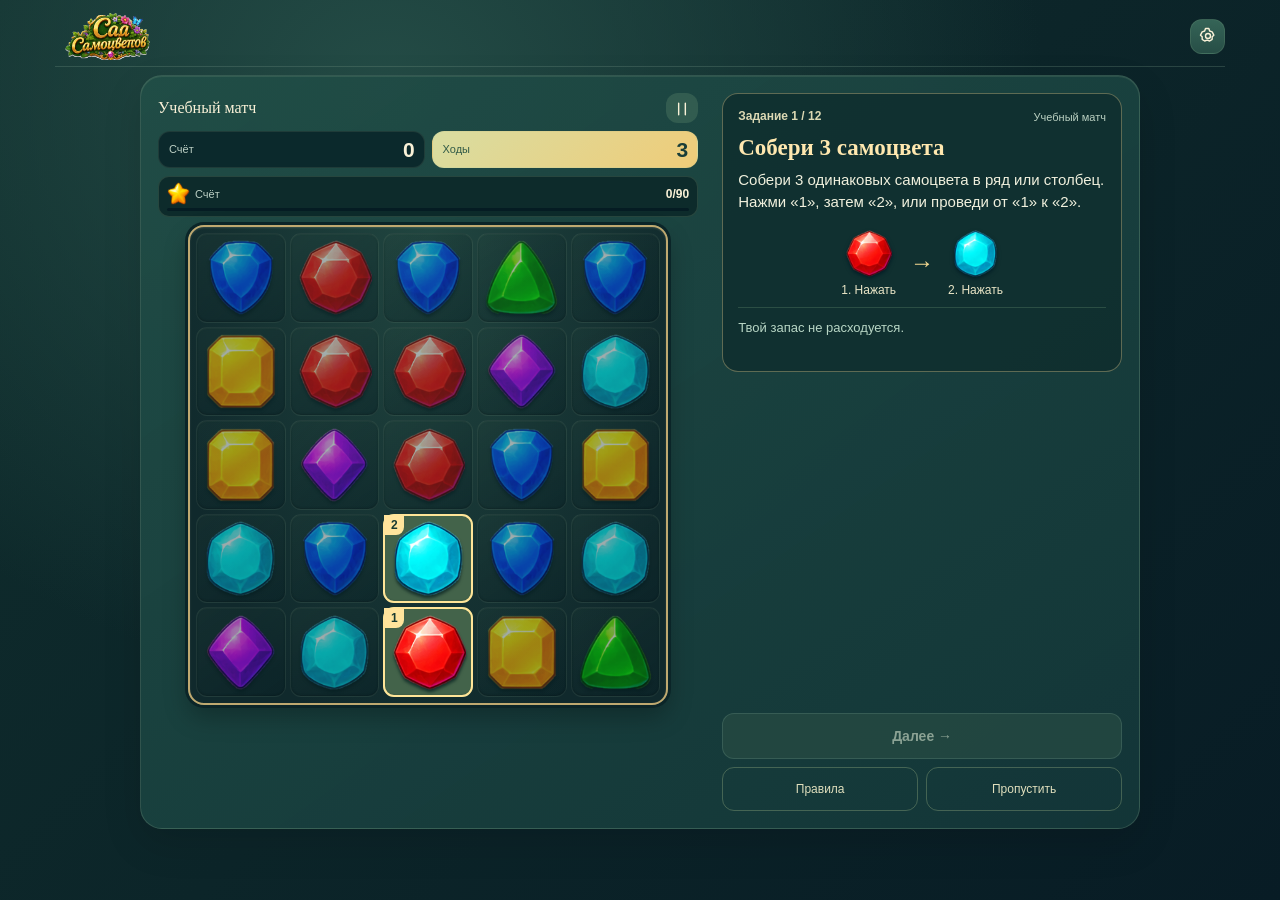
==== index.html @ d5935495 "." ====
<!DOCTYPE html>

<html lang="ru">
<head>
<meta charset="utf-8"/>
<meta content="width=device-width,initial-scale=1,viewport-fit=cover" name="viewport"/>
<title>Сад самоцветов</title>

<link href="assets/css/game.css" rel="stylesheet"/><link href="assets/css/recovery.css" rel="stylesheet"/><link href="assets/css/tutorial.css" rel="stylesheet"/>
<!-- Declarative resource URLs also work when a host rewrites local files. -->
<link rel="resource" data-asset="match3/gems/gem_red.png" href="assets/match3/gems/gem_red.png"/>
<link rel="resource" data-asset="match3/gems/gem_blue.png" href="assets/match3/gems/gem_blue.png"/>
<link rel="resource" data-asset="match3/gems/gem_green.png" href="assets/match3/gems/gem_green.png"/>
<link rel="resource" data-asset="match3/gems/gem_yellow.png" href="assets/match3/gems/gem_yellow.png"/>
<link rel="resource" data-asset="match3/gems/gem_purple.png" href="assets/match3/gems/gem_purple.png"/>
<link rel="resource" data-asset="match3/gems/gem_cyan.png" href="assets/match3/gems/gem_cyan.png"/>
<link rel="resource" data-asset="match3/specials/rocket_horizontal.png" href="assets/match3/specials/rocket_horizontal.png"/>
<link rel="resource" data-asset="match3/specials/rocket_vertical.png" href="assets/match3/specials/rocket_vertical.png"/>
<link rel="resource" data-asset="match3/specials/bomb.png" href="assets/match3/specials/bomb.png"/>
<link rel="resource" data-asset="match3/specials/rainbow.png" href="assets/match3/specials/rainbow.png"/>
<link rel="resource" data-asset="match3/specials/rocket_horizontal_glow.png" href="assets/match3/specials/rocket_horizontal_glow.png"/>
<link rel="resource" data-asset="match3/specials/rocket_vertical_glow.png" href="assets/match3/specials/rocket_vertical_glow.png"/>
<link rel="resource" data-asset="match3/specials/bomb_glow.png" href="assets/match3/specials/bomb_glow.png"/>
<link rel="resource" data-asset="match3/specials/rainbow_glow.png" href="assets/match3/specials/rainbow_glow.png"/>
<link rel="resource" data-asset="match3/obstacles/ice.png" href="assets/match3/obstacles/ice.png"/>
<link rel="resource" data-asset="match3/obstacles/ice_double.png" href="assets/match3/obstacles/ice_double.png"/>
<link rel="resource" data-asset="match3/obstacles/crate.png" href="assets/match3/obstacles/crate.png"/>
<link rel="resource" data-asset="match3/obstacles/crate_reinforced.png" href="assets/match3/obstacles/crate_reinforced.png"/>
<link rel="resource" data-asset="match3/obstacles/chain_lock.png" href="assets/match3/obstacles/chain_lock.png"/>
<link rel="resource" data-asset="match3/obstacles/key.png" href="assets/match3/obstacles/key.png"/>
<link rel="resource" data-asset="match3/obstacles/ice_reinforced_cracked.png" href="assets/match3/obstacles/ice_reinforced_cracked.png"/>
<link rel="resource" data-asset="match3/obstacles/crate_reinforced_damaged.png" href="assets/match3/obstacles/crate_reinforced_damaged.png"/>
<link rel="resource" data-asset="match3/boosters/hammer.png" href="assets/match3/boosters/hammer.png"/>
<link rel="resource" data-asset="match3/boosters/rocket.png" href="assets/match3/boosters/rocket.png"/>
<link rel="resource" data-asset="match3/boosters/bomb.png" href="assets/match3/boosters/bomb.png"/>
<link rel="resource" data-asset="match3/boosters/shuffle.png" href="assets/match3/boosters/shuffle.png"/>
<link rel="resource" data-asset="match3/boosters/plus_5_moves.png" href="assets/match3/boosters/plus_5_moves.png"/>
<link rel="resource" data-asset="match3/currency/coin.png" href="assets/match3/currency/coin.png"/>
<link rel="resource" data-asset="match3/currency/star.png" href="assets/match3/currency/star.png"/>
<link rel="resource" data-asset="match3/currency/improvement_token.png" href="assets/match3/currency/improvement_token.png"/>
<link rel="resource" data-asset="match3/ui/daily_gift.png" href="assets/match3/ui/daily_gift.png"/>
<link rel="resource" data-asset="match3/ui/lock.png" href="assets/match3/ui/lock.png"/>
<link rel="resource" data-asset="match3/ui/check.png" href="assets/match3/ui/check.png"/>
<link rel="resource" data-asset="match3/ui/reward_chest.png" href="assets/match3/ui/reward_chest.png"/>
<link rel="resource" data-asset="match3/ui/star_badge_1.png" href="assets/match3/ui/star_badge_1.png"/>
<link rel="resource" data-asset="match3/ui/star_badge_2.png" href="assets/match3/ui/star_badge_2.png"/>
<link rel="resource" data-asset="match3/ui/star_badge_3.png" href="assets/match3/ui/star_badge_3.png"/>
<link rel="resource" data-asset="match3/ui/star_badge_empty.png" href="assets/match3/ui/star_badge_empty.png"/>
<link rel="resource" data-asset="match3/ui/button_restart.png" href="assets/match3/ui/button_restart.png"/>
<link rel="resource" data-asset="match3/ui/button_shop.png" href="assets/match3/ui/button_shop.png"/>
<link rel="resource" data-asset="match3/ui/badge_locked.png" href="assets/match3/ui/badge_locked.png"/>
<link rel="resource" data-asset="estate/balcony_balustrade.png" href="assets/estate/balcony_balustrade.png"/>
<link rel="resource" data-asset="estate/bench_stone.png" href="assets/estate/bench_stone.png"/>
<link rel="resource" data-asset="estate/bench_white_ornate.png" href="assets/estate/bench_white_ornate.png"/>
<link rel="resource" data-asset="estate/bench_wood_iron.png" href="assets/estate/bench_wood_iron.png"/>
<link rel="resource" data-asset="estate/bird_blue.png" href="assets/estate/bird_blue.png"/>
<link rel="resource" data-asset="estate/bush_flowering.png" href="assets/estate/bush_flowering.png"/>
<link rel="resource" data-asset="estate/bush_round.png" href="assets/estate/bush_round.png"/>
<link rel="resource" data-asset="estate/butterfly_orange.png" href="assets/estate/butterfly_orange.png"/>
<link rel="resource" data-asset="estate/debris_pile.png" href="assets/estate/debris_pile.png"/>
<link rel="resource" data-asset="estate/estate_sign.png" href="assets/estate/estate_sign.png"/>
<link rel="resource" data-asset="estate/fence_black_iron.png" href="assets/estate/fence_black_iron.png"/>
<link rel="resource" data-asset="estate/fence_corner_stone.png" href="assets/estate/fence_corner_stone.png"/>
<link rel="resource" data-asset="estate/fence_stone_balustrade.png" href="assets/estate/fence_stone_balustrade.png"/>
<link rel="resource" data-asset="estate/fence_white_picket.png" href="assets/estate/fence_white_picket.png"/>
<link rel="resource" data-asset="estate/flower_cluster.png" href="assets/estate/flower_cluster.png"/>
<link rel="resource" data-asset="estate/flowerbed_multicolor.png" href="assets/estate/flowerbed_multicolor.png"/>
<link rel="resource" data-asset="estate/flowerbed_purple_white.png" href="assets/estate/flowerbed_purple_white.png"/>
<link rel="resource" data-asset="estate/flowerbed_roses.png" href="assets/estate/flowerbed_roses.png"/>
<link rel="resource" data-asset="estate/fountain_classic.png" href="assets/estate/fountain_classic.png"/>
<link rel="resource" data-asset="estate/fountain_rectangular.png" href="assets/estate/fountain_rectangular.png"/>
<link rel="resource" data-asset="estate/fountain_statue.png" href="assets/estate/fountain_statue.png"/>
<link rel="resource" data-asset="estate/gate_iron.png" href="assets/estate/gate_iron.png"/>
<link rel="resource" data-asset="estate/grass_tuft.png" href="assets/estate/grass_tuft.png"/>
<link rel="resource" data-asset="estate/green_branch.png" href="assets/estate/green_branch.png"/>
<link rel="resource" data-asset="estate/house_blue_classic.png" href="assets/estate/house_blue_classic.png"/>
<link rel="resource" data-asset="estate/house_green_victorian.png" href="assets/estate/house_green_victorian.png"/>
<link rel="resource" data-asset="estate/house_stone_elegant.png" href="assets/estate/house_stone_elegant.png"/>
<link rel="resource" data-asset="estate/ivy_vine.png" href="assets/estate/ivy_vine.png"/>
<link rel="resource" data-asset="estate/lamp_black.png" href="assets/estate/lamp_black.png"/>
<link rel="resource" data-asset="estate/lamp_green_triple.png" href="assets/estate/lamp_green_triple.png"/>
<link rel="resource" data-asset="estate/lamp_stone_gold.png" href="assets/estate/lamp_stone_gold.png"/>
<link rel="resource" data-asset="estate/path_cobblestone.png" href="assets/estate/path_cobblestone.png"/>
<link rel="resource" data-asset="estate/path_red_brick.png" href="assets/estate/path_red_brick.png"/>
<link rel="resource" data-asset="estate/path_stone.png" href="assets/estate/path_stone.png"/>
<link rel="resource" data-asset="estate/pond.png" href="assets/estate/pond.png"/>
<link rel="resource" data-asset="estate/rock_flowers.png" href="assets/estate/rock_flowers.png"/>
<link rel="resource" data-asset="estate/tree_conifer.png" href="assets/estate/tree_conifer.png"/>
<link rel="resource" data-asset="estate/tree_pink_blossom.png" href="assets/estate/tree_pink_blossom.png"/>
<link rel="resource" data-asset="estate/tree_round_green.png" href="assets/estate/tree_round_green.png"/>
<link rel="resource" data-asset="estate/window_arched_blue.png" href="assets/estate/window_arched_blue.png"/>
<link rel="resource" data-asset="estate/window_rect_blue.png" href="assets/estate/window_rect_blue.png"/>
<link rel="resource" data-asset="estate/window_round_blue.png" href="assets/estate/window_round_blue.png"/>
<link rel="resource" data-asset="branding/app_icon_gem.png" href="assets/branding/app_icon_gem.png"/>
<link rel="resource" data-asset="branding/logo_gem_garden_ru.png" href="assets/branding/logo_gem_garden_ru.png"/>
<link rel="resource" data-asset="fx/bomb_blast.png" href="assets/fx/bomb_blast.png"/>
<link rel="resource" data-asset="fx/energy_ring.png" href="assets/fx/energy_ring.png"/>
<link rel="resource" data-asset="fx/rainbow_splash.png" href="assets/fx/rainbow_splash.png"/>
<link rel="resource" data-asset="fx/reward_glow.png" href="assets/fx/reward_glow.png"/>
<link rel="resource" data-asset="ui/backgrounds/level_map.png" href="assets/ui/backgrounds/level_map.png"/>
<link rel="resource" data-asset="ui/banners/defeat_ru.png" href="assets/ui/banners/defeat_ru.png"/>
<link rel="resource" data-asset="ui/banners/level_complete_ru.png" href="assets/ui/banners/level_complete_ru.png"/>
<link rel="resource" data-asset="ui/banners/victory_ru.png" href="assets/ui/banners/victory_ru.png"/>
<link rel="resource" data-asset="estate/world-backdrop.webp" href="assets/estate/world-backdrop.webp"/>
</head>
<body data-build="15.0" class="garden-game" data-view="game">
<div aria-live="polite" class="art-loader" id="artLoader">
<div class="art-loader-card">
<img alt="" class="art-loader-icon" src="assets/branding/app_icon_gem.png"/>
<img alt="Сад самоцветов" class="art-loader-logo" src="assets/branding/logo_gem_garden_ru.png"/>
<div class="art-loader-bar"><span id="artLoaderFill"></span></div>
<small id="artLoaderText">Подготавливаем графику…</small>
</div>
</div>
<main class="app">
<header class="topbar">
<div class="brand"><img alt="Сад самоцветов" class="brand-logo" src="assets/branding/logo_gem_garden_ru.png"/><p>Проходи уровни и возвращай к жизни старую усадьбу.</p></div>

<div class="top-actions">

<div class="token-pill" title="Жетоны благоустройства"><img alt="" class="mini-art" src="assets/match3/currency/improvement_token.png"/> <b data-renovation-tokens="">0</b></div>
<div class="coin-pill" title="Монеты"><img alt="" class="mini-art" src="assets/match3/currency/coin.png"/> <b data-coins="">400</b></div>
<button aria-label="Ежедневная награда" class="gift-top-btn" id="dailyBtn" type="button"><img alt="" class="mini-art" src="assets/match3/ui/daily_gift.png"/> <span>Подарок</span><b aria-hidden="true" id="dailyReadyDot">!</b></button>
<button class="shop-top-btn" id="shopBtn" type="button"><img alt="" class="mini-art" src="assets/match3/ui/button_shop.png"/> Магазин</button>


<button aria-label="Настройки" class="icon-btn" id="settingsBtn" type="button"><svg class="utility-icon" viewBox="0 0 24 24" aria-hidden="true"><path d="m9 3-1 3-3 1-2 4 2 2v3l3 2 3-1 3 1 3-2v-3l2-2-2-4-3-1-1-3Z"/><circle cx="12" cy="12" r="3"/></svg></button></div>
<div aria-label="Разделы игры" class="view-tabs" role="tablist">
<button aria-selected="false" class="view-tab" id="mapTab" role="tab" type="button">Карта</button><button aria-selected="true" class="view-tab active" id="gameTab" role="tab" type="button"><svg class="utility-icon" viewBox="0 0 24 24" aria-hidden="true"><path d="M7 3h10l5 7-10 12L2 10Z M2 10h20 M7 3l5 7 5-7 M12 10v12"/></svg>Игра</button>
<button aria-selected="false" class="view-tab" id="estateTab" role="tab" type="button"><svg class="utility-icon" viewBox="0 0 24 24" aria-hidden="true"><path d="m3 11 9-8 9 8 M5 10v11h14V10 M10 21v-7h4v7"/></svg>Усадьба</button>
<div class="game-actions" id="gameActions"><button aria-label="Подсказка" class="icon-btn" id="hintBtn" title="Подсказка" type="button"><svg class="utility-icon" viewBox="0 0 24 24" aria-hidden="true"><path d="M8 16c0-3-3-4-3-7a7 7 0 0 1 14 0c0 3-3 4-3 7Z M8 19h8 M10 22h4"/><path d="m10 8 2 3 2-3 M12 11v5"/></svg></button><button aria-label="Начать уровень заново" class="icon-btn art-icon-btn" id="restartTop" title="Начать уровень заново" type="button"><img alt="" src="assets/match3/ui/button_restart.png"/></button></div></div></header>
<div class="view active" id="gameView">
<section class="layout">
<div class="game-card">
<section aria-labelledby="tutorialTitle" class="tutorial-panel" hidden="" id="tutorialPanel" tabindex="-1">
<div class="tutorial-kicker"><b id="tutorialCount">Задание 1 / 12</b><span>Учебный матч</span></div>
<h2 class="tutorial-title" id="tutorialTitle"></h2><p class="tutorial-copy" id="tutorialCopy"></p>
<div class="tutorial-action" id="tutorialAction"></div><p aria-live="polite" class="tutorial-feedback" id="tutorialFeedback" role="status"></p>
</section>
<div class="level-heading"><strong id="levelName"></strong><button aria-label="Пауза" id="pauseBtn" type="button"><svg class="utility-icon" viewBox="0 0 24 24" aria-hidden="true"><path d="M8 5v14 M16 5v14"/></svg></button></div>
<div class="hud">
<div class="stat"><small>Уровень</small><strong id="levelNumber">1</strong></div>
<div class="stat"><small>Счёт</small><strong id="score">0</strong></div>
<div class="stat moves"><small>Ходы</small><strong id="moves">0</strong></div>
<div class="stat"><small>Лучший каскад</small><strong id="bestCombo">×1</strong></div>
</div>
<div aria-label="Цели уровня" class="goals-panel" id="goalsPanel"></div>

<div class="board-wrap">
<div aria-label="Игровое поле 8 на 8" class="board" id="board" role="grid"></div>

<div class="overlay show" id="levelOverlay">
<div class="result">
<div class="big" id="resultIcon">🎯</div>
<h2 id="resultTitle">Уровень 1</h2>
<p id="resultText">Выполни цели за ограниченное количество ходов.</p>
<div aria-label="Звёзды за уровень" class="result-stars" hidden="" id="resultStars">☆☆☆</div>
<div class="result-goals" id="resultGoals"></div>
<div class="result-actions">
<button class="primary" id="primaryOverlayBtn" type="button">Начать уровень</button>
<button class="secondary" hidden="" id="secondaryOverlayBtn" type="button">Выбрать уровень</button>
</div>
</div>
</div>
</div>
<div aria-label="Игровые усилители" class="booster-dock">
<div class="booster-head"><b>⚡ Усилители</b><div class="combo" id="comboText" role="status">КАСКАД ×2</div><span class="booster-status" id="boosterStatus">Выбери усилитель при необходимости</span></div>
<div class="booster-grid">
<button class="booster-btn" data-booster="hammer" title="Молоток: убрать выбранный элемент" type="button"><span class="booster-count" data-booster-count="hammer">1</span><span class="booster-icon"><img alt="" src="assets/match3/boosters/hammer.png"/></span><span class="booster-name">Молоток</span></button>
<button class="booster-btn" data-booster="rocket" title="Ракета: очистить выбранный ряд" type="button"><span class="booster-count" data-booster-count="rocket">1</span><span class="booster-icon"><img alt="" src="assets/match3/boosters/rocket.png"/></span><span class="booster-name">Ракета</span></button>
<button class="booster-btn" data-booster="bomb" title="Бомба: очистить область 3×3" type="button"><span class="booster-count" data-booster-count="bomb">1</span><span class="booster-icon"><img alt="" src="assets/match3/boosters/bomb.png"/></span><span class="booster-name">Бомба</span></button>
<button class="booster-btn" data-booster="shuffle" title="Перемешать поле без траты хода" type="button"><span class="booster-count" data-booster-count="shuffle">1</span><span class="booster-icon"><img alt="" src="assets/match3/boosters/shuffle.png"/></span><span class="booster-name">Миксер</span></button>
<button class="booster-btn" data-booster="moves" title="Добавить 5 ходов" type="button"><span class="booster-count" data-booster-count="moves">1</span><span class="booster-icon"><img alt="" src="assets/match3/boosters/plus_5_moves.png"/></span><span class="booster-name">+5 ходов</span></button>
</div>
</div>
<div class="tutorial-footer" hidden="" id="tutorialFooter"><button class="tutorial-next" id="tutorialNext" type="button">Выполни показанное действие</button><button class="tutorial-link" id="tutorialRules" type="button">Правила</button><button class="tutorial-link" id="tutorialSkip" type="button">Пропустить</button></div>
</div>
<aside class="side">
<section class="side-card">
<h2 id="sideLevelTitle">Уровень 1</h2>
<p id="sideLevelText">Выполни все цели до окончания ходов.</p>
<div class="objective-list" id="sideObjectives"></div>
</section>
<section class="side-card">
<h2>Матч-3 и препятствия</h2>
<p>Лёд тает от совпадений и взрывов. Ящики ломаются от ударов рядом или спецэффектов. Цепи блокируют обмен. Ключи нужно опустить к нижнему краю. Бустеры не тратят обычные ходы.</p>
<div class="progress-text" id="unlockText">Открыто: 1 / 100</div>
<div class="stars-summary"><span>★ Всего звёзд</span><strong id="totalStarsSide">0 / 300</strong></div>
<select aria-label="Быстрый выбор уровня" class="level-select" id="levelSelect"></select>
</section>
<section class="side-card economy-card"><div><small>Баланс</small><strong>Монеты: <span data-coins="">400</span></strong></div><div><small>Бустеров</small><strong id="boosterOwnedSide">5</strong></div><button class="secondary open-shop-side" id="shopSideBtn" type="button">Открыть магазин</button></section>
<section class="side-card daily-mini"><div><small>🎁 Ежедневная серия</small><strong id="dailyMiniTitle">День 1 из 7</strong><p id="dailyMiniText">Забери награду за сегодняшний вход.</p></div><button class="secondary" id="dailySideBtn" type="button">Открыть подарок</button></section>
<section class="side-card"><button class="primary" id="restartBtn" type="button">Начать уровень заново</button><button class="secondary" id="shuffleBtn" type="button">🔀 Использовать перемешивание</button></section>
</aside>
</section>

</div><section aria-label="Карта уровней" class="view" id="mapView"><section aria-label="Карта 100 уровней" class="campaign-card">
<div class="campaign-head">
<div><small>Десять глав одной истории</small><h2>Карта 100 уровней</h2><p>Каждая глава содержит 10 уровней. За победу можно получить до трёх звёзд.</p></div>
<div class="campaign-total"><span>Общий рейтинг</span><strong id="campaignStars">0 / 300 ★</strong><small id="campaignCleared">Пройдено 0 / 100</small></div>
</div>
<div aria-label="Главы кампании" class="chapter-strip" id="chapterStrip" role="tablist"></div>
<div class="chapter-summary"><div><span id="campaignChapterKicker">Глава 1</span><strong id="campaignChapterTitle">Парадный вход</strong></div><div id="campaignChapterStats">0 / 30 ★</div></div>
<div aria-label="Уровни выбранной главы" class="level-map-grid" id="levelMapGrid"></div>
<div class="star-legend"><span>★ Победа</span><span>★★ Осталось достаточно ходов</span><span>★★★ Очень эффективное прохождение</span></div>
</section></section>
<section aria-label="Усадьба" class="view" id="estateView">
<div class="estate-shell">
<div class="estate-head">
<div>
<div class="estate-zone-kicker"><span class="zone-status-chip open" id="estateZoneStatus">Глава 1 открыта</span><span class="zone-range-label" id="estateZoneRange">Уровни 1–10</span></div>
<h2 id="estateZoneTitle">Парадный вход</h2>
<p id="estateZoneDesc">Первое преображение усадьбы: расчисти передний двор, восстанови дорожку, забор, фонтан и фасад дома.</p>
</div>
<div class="estate-progress">
<small><span id="estateProgressLabel">Работы в зоне</span><span id="estateProgressText">0 / 10</span></small>
<strong id="estateStageTitle">Запущенный участок</strong>
<div class="estate-progress-bar"><div class="estate-progress-fill" id="estateProgressFill"></div></div>
</div>
</div>
<div class="estate-world-head">
<div><small>Карта территории</small><h3>10 глав большой усадьбы</h3></div>
<div class="estate-global" id="estateGlobalText">Открыто зон: 1 / 10 · Восстановлено: 0 / 10</div>
</div>
<div aria-label="Главы усадьбы" class="zone-map" id="zoneMap" role="tablist"></div>
<div class="estate-grid">
<div class="estate-scene-card">
<div class="estate-scene" data-zone-theme="entrance" id="estateScene"><div class="scene-badge" id="estateSceneBadge">Глава 1 · Парадный вход</div></div>
<div class="estate-caption">
<span id="estateCaption">🏚 Начинаем с парадного входа и переднего двора</span>
<strong id="estateHint">Пройди уровень и получи первый 🛠</strong>
</div>
</div>
<aside class="estate-task-card">
<div class="estate-zone-kicker">
<span class="zone-status-chip" id="estateTaskChapter">Глава 1 / 10</span>
<div class="zone-nav"><button aria-label="Предыдущая зона" id="zonePrevBtn" type="button">←</button><button aria-label="Следующая зона" id="zoneNextBtn" type="button">→</button></div>
</div>
<h3 id="estateTaskTitle">План восстановления</h3>
<p id="estateTaskText">Работы открываются по очереди. Для крупных объектов выбери один из трёх вариантов. Уже установленный стиль можно менять бесплатно.</p>
<div class="estate-tasks" id="estateTasks"></div>
<div class="estate-bottom"><button class="primary" id="goPlayBtn" type="button">Получить жетоны</button></div>
</aside>
</div>
</div>
</section>
<div class="pause-cover" hidden="" id="pauseCover"><div class="pause-box" role="dialog" aria-modal="true" aria-labelledby="pauseTitle"><h2 id="pauseTitle">Пауза</h2><button class="primary" id="resumeBtn" type="button">Продолжить</button></div></div>
<div aria-hidden="true" class="design-modal" hidden="" id="designModal">
<div aria-labelledby="designTitle" aria-modal="true" class="design-dialog" role="dialog">
<div class="design-head">
<div><small>🎨 Персонализация усадьбы</small><h3 id="designTitle">Выбери дизайн</h3></div>
<button aria-label="Закрыть" class="design-close" id="designClose" type="button">×</button>
</div>
<p class="design-copy" id="designCopy">Выбери один из трёх вариантов. После строительства стиль можно будет менять бесплатно.</p>
<div class="design-options" id="designOptions"></div>
<div class="design-footer">
<span id="designCostText">Стоимость строительства: 1 🛠</span>
<button class="primary design-confirm" id="designConfirm" type="button">Построить</button>
</div>
</div>
</div>
<div aria-hidden="true" class="shop-modal" hidden="" id="shopModal">
<div aria-labelledby="shopTitle" aria-modal="true" class="shop-dialog" role="dialog">
<div class="shop-head"><div><small>Покупки за игровые монеты</small><h3 id="shopTitle">Магазин усилителей</h3></div><button aria-label="Закрыть магазин" class="design-close" id="shopClose" type="button">×</button></div>
<div class="shop-balance"><span>Текущий баланс</span><strong>Монеты: <span id="shopCoins">400</span></strong></div>
<div class="shop-items" id="shopItems"></div>
<div class="shop-foot">Монеты выдаются за победы. Первый проход уровня приносит заметно больше, повторные победы — небольшую награду. Все покупки совершаются только за игровые монеты.</div>
</div>
</div>
<div aria-hidden="true" class="daily-modal" hidden="" id="dailyModal">
<div aria-labelledby="dailyTitle" aria-modal="true" class="daily-dialog" role="dialog">
<div class="daily-head"><div><small>🎁 Серия входов</small><h3 id="dailyTitle">Ежедневная награда</h3></div><button aria-label="Закрыть ежедневную награду" class="design-close" id="dailyClose" type="button">×</button></div>
<p class="daily-copy" id="dailyCopy">Заходи каждый день подряд. Если пропустить день, серия начнётся заново.</p>
<div class="daily-streak"><span>Текущая серия</span><strong id="dailyStreakText">0 дней</strong></div>
<div aria-label="Награды за 7 дней" class="daily-grid" id="dailyGrid"></div>
<div class="daily-footer"><span id="dailyStatusText">Сегодня подарок доступен.</span><button class="primary daily-claim" id="dailyClaimBtn" type="button">Забрать награду</button></div>
</div>
</div>

<div aria-hidden="true" class="settings-modal" hidden="" id="settingsModal"><div aria-labelledby="settingsTitle" aria-modal="true" class="settings-dialog" role="dialog"><div class="design-head"><h3 id="settingsTitle">Настройки</h3><button aria-label="Закрыть" class="design-close" id="settingsClose" type="button">×</button></div><div aria-label="Настройки звука" class="audio-quick">
<button aria-pressed="true" class="audio-toggle" id="musicToggle" title="Музыка включена" type="button"><span aria-hidden="true">🎵</span><b>Музыка</b></button>
<button aria-pressed="true" class="audio-toggle" id="soundToggle" title="Звуки включены" type="button"><span aria-hidden="true">🔊</span><b>Звуки</b></button>
</div><label class="quality-label" for="qualitySelect">Качество эффектов</label><select id="qualitySelect"><option value="auto">Автоматически</option><option value="high">Высокое</option><option value="medium">Среднее</option><option value="low">Меньше эффектов</option></select><div class="settings-actions"><button id="settingsShop" type="button">Магазин</button><button id="settingsDaily" type="button">Ежедневный подарок</button><button id="settingsTutorial" type="button">Пройти обучение</button><button id="settingsRules" type="button">Как играть</button></div><p class="settings-help">«Пройти обучение» — потренироваться на учебном поле. «Как играть» — открыть подробные правила в любое время.</p></div></div><div class="tutorial-help-modal" hidden="" id="tutorialHelp"><div aria-labelledby="tutorialHelpTitle" aria-modal="true" class="tutorial-help-dialog" role="dialog"><div class="tutorial-help-head"><h3 id="tutorialHelpTitle">Как играть</h3><button aria-label="Закрыть правила" id="tutorialHelpClose" type="button">×</button></div><div class="tutorial-help-body" id="tutorialHelpBody"></div></div></div>
</main>
<div aria-live="polite" class="toast" id="toast" role="status"></div>

<script defer="" src="assets/js/platform.js"></script><script defer="" src="assets/js/estate.js"></script><script defer="" src="assets/js/effects.js"></script><script defer="" src="assets/js/tutorial.js"></script><script defer="" src="assets/js/game.js"></script></body>
</html>
---- assets/css/game.css ----
:root{--bg:#0b2125;--panel:#143638;--panel2:#1e4645;--line:#52766a;--ink:#f9f1d7;--muted:#bdd0c5;--gold:#ecd18a;--green:#9ad5ad;color-scheme:dark;font-family:Verdana,Arial,sans-serif;font-size:14px}
*{box-sizing:border-box}body{margin:0;background:radial-gradient(ellipse at 30% 10%,#244c46 0,transparent 52%),linear-gradient(135deg,#102e2d,#081c25);color:var(--ink);min-height:100vh;min-height:100dvh;overflow-x:hidden}button,input,select{font:inherit}button{cursor:pointer;color:inherit;border:1px solid #648c714d;background:linear-gradient(#356457,#274e46);border-radius:12px;min-height:42px;touch-action:manipulation}button:disabled{cursor:default;opacity:.48}button:hover:not(:disabled){filter:brightness(1.12)}button:active:not(:disabled){transform:scale(.97)}button:focus-visible,select:focus-visible{outline:3px solid #f4df97;outline-offset:3px}img{max-width:100%;user-select:none;-webkit-user-drag:none}button img{pointer-events:none}h1,h2,h3,p{margin:0}h2,h3{font-family:Georgia,serif}h2{font-size:28px}h3{font-size:22px}p{line-height:1.55}small{font-size:11px}b,strong{font-weight:700}[hidden]{display:none!important}.app{max-width:1190px;margin:auto;padding:12px 24px 22px}.topbar{display:grid;grid-template-columns:170px 1fr;align-items:center;gap:8px 20px;border-bottom:1px solid #7295834a;margin-bottom:14px;padding-bottom:12px}.brand-logo{width:150px;height:81px;object-fit:contain;display:block}.brand p{display:none}.top-actions{display:flex;justify-content:flex-end;gap:8px;align-items:center;flex-wrap:wrap}.view-tabs{grid-column:1/-1;display:flex;align-items:center;gap:8px}.view-tab{background:transparent;border-color:transparent;min-width:104px;padding:8px 18px;font-weight:bold;color:var(--muted)}.view-tab.active{color:var(--gold);border-color:#95c49b66;background:linear-gradient(#46755f,#30564e)}.view-tab img{width:23px;height:23px;object-fit:contain;vertical-align:middle;margin-right:5px}.mini-art{width:25px;height:25px;object-fit:contain;vertical-align:middle}.token-pill,.coin-pill{display:flex;align-items:center;gap:5px;padding:6px 11px;border:1px solid #6688754f;background:#071c25a8;border-radius:30px;min-height:40px}.gift-top-btn,.shop-top-btn{padding:6px 12px;display:flex;align-items:center;gap:5px}.gift-top-btn{position:relative}#dailyReadyDot{position:absolute;right:0;top:-4px;background:var(--gold);color:#25402d;border-radius:50%;font-size:10px;width:15px;height:15px;display:none}#dailyBtn.ready #dailyReadyDot{display:grid;place-items:center}.game-actions{display:flex;gap:6px;margin-left:auto}.icon-btn{height:40px;min-height:40px;width:40px;padding:6px;display:grid;place-items:center;font-size:20px}.icon-btn img{width:100%;height:100%;object-fit:contain}.view{display:none}.view.active{display:block}.layout{display:grid;grid-template-columns:minmax(0,1fr) 310px;gap:22px;align-items:start}.game-card,.side-card,.campaign-card,.estate-shell{background:linear-gradient(145deg,#214e47e8,#133638fa);border:1px solid #87a88b40;box-shadow:inset 0 1px #daeab01a,0 15px 38px #0002;border-radius:22px}.game-card{position:relative;padding:16px;display:flex;flex-direction:column;align-items:stretch;gap:9px;overflow:visible}.level-heading{display:flex;align-items:center;justify-content:space-between;min-height:28px}.level-heading strong{font:19px Georgia,serif}.level-heading button{min-height:30px;width:32px;padding:0;font-size:19px;border:0;background:#97bf9130}.hud{display:grid;grid-template-columns:repeat(4,minmax(0,1fr));gap:7px}.stat{display:flex;align-items:center;justify-content:space-between;gap:5px;background:#0b292c;border:1px solid #9bb59122;padding:9px 10px;border-radius:12px;min-width:0}.stat small{color:var(--muted);font-size:10px;line-height:1.3}.stat strong{font-size:24px;line-height:1;letter-spacing:-1px}.stat.moves{background:linear-gradient(135deg,#d9dda1,#efcc79);color:#1a3e38}.stat.moves small{color:#315a47}.stat.low-moves{background:linear-gradient(135deg,#f2c689,#ef9c76)}.goals-panel{display:grid;grid-template-columns:repeat(auto-fit,minmax(125px,1fr));gap:6px}.goal-chip{padding:6px 9px;border:1px solid #74987a40;background:#0d2b2b;border-radius:11px;min-width:0}.goal-chip.done{border-color:#acd78999;background:#36583b}.goal-top{display:flex;align-items:center;justify-content:space-between;gap:5px;font-size:10px}.goal-label-wrap{display:flex;align-items:center;gap:5px;min-width:0;color:var(--muted)}.goal-art-icon{width:26px;height:26px;object-fit:contain}.goal-value{font-size:12px;font-weight:bold;white-space:nowrap}.goal-bar{height:3px;background:#051c23;border-radius:3px;overflow:hidden;margin-top:3px}.goal-fill{height:100%;background:linear-gradient(90deg,#83bc7c,#ead286);transition:width .22s}.board-wrap{position:relative;align-self:center;flex-shrink:0;max-width:100%;aspect-ratio:1;isolation:isolate}.board{position:relative;display:grid;grid-template-columns:repeat(8,minmax(0,1fr));grid-template-rows:repeat(8,minmax(0,1fr));gap:3px;width:100%;height:100%;padding:6px;border:2px solid #d1bd75;border-radius:16px;background:linear-gradient(135deg,#51705a,#243f38);box-shadow:0 0 0 3px #0c282c,inset 0 0 18px #0008,0 12px 20px #0004;touch-action:none;user-select:none}.board.busy{pointer-events:none}.cell{position:relative;min-height:0;min-width:0;padding:0;border:1px solid #75976830;border-radius:9px;background:linear-gradient(140deg,#174c40,#103633);box-shadow:inset 1px 1px 3px #0004;overflow:visible;touch-action:none}.cell:hover{filter:none!important}.cell:active{transform:none!important}.cell:focus-visible{outline:2px solid var(--gold);outline-offset:-2px;z-index:4}.cell.selected{box-shadow:inset 0 0 0 2px #f9e397,0 0 15px #efcf8860;background:#3a6750;z-index:5}.cell.selected .gem{scale:1.06}.cell.hint{outline:2px dashed #f3dc93;outline-offset:-3px}.cell.hole{background:#061b1e;box-shadow:inset 0 3px 9px #0009;opacity:.72;border-color:#072025;cursor:default}.gem,.drop-item,.obstacle{position:absolute;inset:4%;background-repeat:no-repeat;background-position:center;background-size:contain;pointer-events:none}.gem{z-index:2;background-image:var(--asset-normal);filter:drop-shadow(0 3px 2px #0015138c);transform-origin:50% 75%}.gem.special{inset:1%;filter:drop-shadow(0 0 4px #ffe49c80)}.gem.special:after{content:'';position:absolute;inset:0;background:var(--asset-glow) center/contain no-repeat;opacity:0;animation:specialShine 4s ease-in-out infinite}.ice-layer{inset:0;z-index:3;opacity:.78}.crate-layer{inset:0;z-index:4}.chain-layer{inset:0;z-index:4}.drop-item{z-index:2;inset:12%}.combo{position:absolute;left:15%;right:15%;top:43%;z-index:35;pointer-events:none;text-align:center;padding:9px 12px;border-radius:20px;background:#0e352eee;color:#fae6a5;font-weight:bold;font-size:17px;border:1px solid var(--gold);box-shadow:0 6px 18px #0005;opacity:0;transform:translateY(10px) scale(.8);transition:opacity .12s,transform .2s}.combo.show{opacity:1;transform:translateY(0) scale(1)}.garden-fx{position:absolute;z-index:25;pointer-events:none;background-position:center;background-size:contain;background-repeat:no-repeat;transform:translate(-50%,-50%)}.shard{border-radius:1px;box-shadow:inset 1px 1px #fff8}.spark{border-radius:50%;box-shadow:0 0 7px currentColor}.rocket-beam{background:linear-gradient(180deg,transparent,#fff7c7,#92dfdf,transparent);box-shadow:0 0 9px #ffeab9}.rocket-beam.v{background:linear-gradient(90deg,transparent,#fff7c7,#92dfdf,transparent)}.booster-dock{margin-top:2px}.booster-head{display:flex;justify-content:space-between;gap:8px;margin-bottom:5px;font-size:10px;color:var(--muted)}.booster-status{font-size:9px;max-width:70%;text-align:right}.booster-status.active{color:#ffe191}.booster-grid{display:grid;grid-template-columns:repeat(5,minmax(0,1fr));gap:7px}.booster-btn{position:relative;display:flex;flex-direction:column;align-items:center;justify-content:center;padding:5px 2px;border-radius:12px;background:linear-gradient(#4d7868,#244e43);min-height:61px}.booster-btn.active{outline:2px solid var(--gold);box-shadow:0 0 15px #eed48b55}.booster-btn.empty{opacity:.65}.booster-icon{width:40px;height:34px;display:block}.booster-icon img{width:100%;height:100%;object-fit:contain}.booster-name{font-size:9px;white-space:nowrap}.booster-count{position:absolute;right:4px;top:2px;background:#244738;border:1px solid #9dba8d77;border-radius:9px;padding:1px 4px;font-size:9px;color:#e8e4be}.overlay{position:absolute;inset:0;display:none;align-items:center;justify-content:center;z-index:45;border-radius:16px;background:#062328e8;backdrop-filter:blur(6px);padding:16px;overflow-y:auto}.overlay.show{display:flex}.result{width:min(100%,440px);text-align:center}.result h2{font-size:26px;margin:4px 0 9px}.result p{color:var(--muted);font-size:12px;line-height:1.5}.art-result-banner{height:70px;background-position:center;background-size:contain;background-repeat:no-repeat;margin:auto}.result-stars{font-size:34px;color:var(--gold);letter-spacing:8px;margin:8px 0;animation:revealStars .45s ease-out}.result-goals{display:grid;gap:5px;margin:12px 0}.result-goal{display:flex;align-items:center;justify-content:space-between;gap:10px;background:#224b4299;border-radius:8px;padding:6px 8px;font-size:11px;text-align:left}.result-goal-left{display:flex;align-items:center;gap:6px}.result-goal-art{height:27px;width:27px;object-fit:contain}.result-actions{display:flex;flex-wrap:wrap;justify-content:center;gap:7px;margin-top:12px}.primary,.secondary{padding:11px 17px;min-height:43px;line-height:1.3;font-weight:bold;font-size:12px}.primary{background:linear-gradient(#ffe5a2,#ddba68);border-color:#e5ca7d;color:#193d32;box-shadow:inset 0 1px #fff7}.secondary{background:#143c36;border-color:#71947688}.side{display:grid;gap:12px}.side-card{padding:15px;border-radius:15px}.side h2{font-size:19px;margin-bottom:9px}.side p{font-size:11px;color:var(--muted)}.objective-list{display:grid;gap:8px;margin-top:14px}.objective-row{display:flex;align-items:center;gap:8px;font-size:12px}.objective-art-icon{width:31px;height:31px;object-fit:contain}.objective-icon{display:inline-flex}.progress-text{font-size:11px;margin:12px 0}.stars-summary{display:flex;justify-content:space-between;font-size:11px;margin:10px 0}.level-select{width:100%;padding:10px 8px;background:#0b2728;border:1px solid var(--line);border-radius:9px;color:var(--ink);font-size:11px}.economy-card,.daily-mini{display:none}.side-card:last-child{display:flex;flex-direction:column;gap:8px}.campaign-card{padding:26px;background:linear-gradient(#173c35f2,#123a33ef),url('../../assets/ui/backgrounds/level_map.png') center/cover}.campaign-head{display:flex;justify-content:space-between;align-items:center;gap:20px}.campaign-head small{color:var(--gold);letter-spacing:1px}.campaign-head h2{margin:6px 0;font-size:32px}.campaign-head p{font-size:12px;color:var(--muted)}.campaign-total{text-align:right;display:grid;gap:5px;font-size:11px}.campaign-total strong{font-size:20px;color:var(--gold)}.chapter-strip{display:grid;grid-template-columns:repeat(10,minmax(0,1fr));gap:8px;margin:24px 0}.chapter-btn{padding:8px 3px;display:flex;flex-direction:column;align-items:center;gap:5px;font-size:13px}.chapter-btn.active{border-color:var(--gold);background:#62784b}.chapter-btn .ci{font-size:22px}.chapter-btn small{font-size:9px}.chapter-summary{display:flex;justify-content:space-between;align-items:flex-end;margin:20px 0;border-bottom:1px solid #92ad7b44;padding-bottom:13px}.chapter-summary span{display:block;font-size:10px;color:var(--gold);margin-bottom:6px}.chapter-summary strong{font:25px Georgia,serif}#campaignChapterStats{font-size:11px;color:var(--muted)}.level-map-grid{display:grid;grid-template-columns:repeat(5,minmax(0,1fr));gap:18px;max-width:750px;margin:25px auto}.level-node{min-height:94px;border-radius:26px;position:relative;display:flex;align-items:center;justify-content:center;flex-direction:column;background:radial-gradient(ellipse at top,#497954,#1b493c);border-color:#90b57677;box-shadow:0 7px 0 #0a3028,0 13px 14px #0003}.level-node .ln{font:700 29px Georgia,serif}.level-node .ls,.lockmark{display:block;width:54px;height:28px;background:center/contain no-repeat;font-size:0}.level-node.current{border:2px solid var(--gold);box-shadow:0 7px 0 #846e32,0 0 28px #e8c76625}.level-node.master{background:radial-gradient(ellipse at top,#887139,#425831)}.level-node.hard{border-color:#dfb974}.star-legend{display:flex;justify-content:center;flex-wrap:wrap;gap:18px;color:var(--muted);font-size:10px;padding:20px 0}.estate-shell{padding:24px}.estate-head{display:flex;justify-content:space-between;gap:26px}.estate-head h2{font-size:32px;margin:10px 0}.estate-head p{font-size:12px;color:var(--muted);max-width:650px}.estate-zone-kicker{display:flex;gap:10px;align-items:center;justify-content:space-between}.zone-status-chip{font-size:10px;border:1px solid #8ca16b50;border-radius:15px;padding:5px 9px;color:var(--gold)}.zone-range-label{font-size:10px;color:var(--muted);margin-right:auto}.estate-progress{width:215px;flex-shrink:0}.estate-progress small{display:flex;justify-content:space-between;color:var(--muted);margin-bottom:9px}.estate-progress>strong{font:18px Georgia,serif}.estate-progress-bar{height:5px;background:#173028;border-radius:8px;margin-top:12px}.estate-progress-fill{height:100%;border-radius:8px;background:linear-gradient(90deg,#8fb57c,#ebcf8b);transition:width .5s}.estate-world-head{display:flex;justify-content:flex-end;margin:10px 0}.estate-world-head>div:first-child{display:none}.estate-global{font-size:10px;color:var(--muted)}.zone-map{display:flex;gap:10px;overflow:auto;padding:4px 0 16px;scrollbar-width:thin;scrollbar-color:#587d62 #183c37}.zone-card{flex:0 0 143px;display:grid;grid-template-columns:28px 1fr;gap:8px;text-align:left;padding:11px 9px;border-radius:14px;background:#0d2f31;min-height:87px}.zone-card.active{background:#4f704e;border-color:var(--gold)}.zone-icon{height:26px;font-size:22px;background:center/contain no-repeat}.zone-icon.complete{background-image:url('../../assets/match3/ui/check.png')}.zone-icon.locked{background-image:url('../../assets/match3/ui/lock.png')}.zone-copy b{font-size:10px;display:block}.zone-copy small{font-size:8px;color:var(--muted)}.zone-state{grid-column:1/-1;display:flex;justify-content:space-between;gap:3px;font-size:8px;color:var(--muted)}.estate-grid{display:grid;grid-template-columns:minmax(0,1.7fr) minmax(240px,1fr);gap:20px;margin-top:13px}.estate-scene{position:relative;aspect-ratio:1.24;border-radius:20px;border:2px solid #c1cb7f;overflow:hidden;isolation:isolate;background:#91b9a7}.scene-back-tree{position:absolute;transform:translate(-50%,-100%);opacity:.52;filter:saturate(.6) blur(.3px);z-index:2}.scene-badge{position:absolute;top:12px;left:12px;z-index:45;padding:6px 10px;border-radius:16px;background:#133a36c9;color:#faf3d7;font-size:10px}.zone-lock{position:absolute;inset:0;display:flex;flex-direction:column;align-items:center;justify-content:center;gap:16px;background:#0b2b34b5;backdrop-filter:blur(5px);z-index:40;text-align:center}.zone-lock img{width:65px}.zone-lock p{font-size:14px}.estate-caption{display:flex;justify-content:space-between;gap:12px;padding:12px 3px;font-size:10px;color:var(--muted)}.estate-caption strong{color:var(--gold);text-align:right}.estate-task-card{border:1px solid #89ae8b40;background:#103331;padding:17px;border-radius:20px;display:flex;flex-direction:column;min-height:0}.estate-task-card h3{font-size:22px;margin:14px 0 8px}.estate-task-card>p{font-size:11px;color:var(--muted)}.zone-nav{display:flex;gap:5px}.zone-nav button{min-height:31px;width:31px;font-size:16px}.estate-tasks{display:grid;gap:9px;overflow:auto;max-height:400px;margin:16px 0;scrollbar-width:thin;scrollbar-color:#658773 #163832;padding-right:2px}.estate-task{display:grid;grid-template-columns:38px minmax(0,1fr) auto;gap:9px;align-items:center;padding:10px 9px;border:1px solid #6d907044;background:#173e38;border-radius:13px;min-height:65px}.estate-task.available{border-color:#d9bd7b88;background:#285444}.estate-task.locked{opacity:.57}.task-image{width:38px;height:40px;object-fit:contain}.task-copy b{font-size:11px;line-height:1.35;display:block}.task-copy small{font-size:9px;line-height:1.4;color:var(--muted);display:block;margin-top:3px}.task-action{min-width:50px;padding:8px;font-size:10px;min-height:40px}.estate-bottom{margin-top:auto}.estate-bottom button{width:100%}.locked-copy{padding:20px 0}.design-modal,.shop-modal,.daily-modal,.settings-modal{position:fixed;inset:0;z-index:100;display:grid;place-items:center;padding:18px;background:#02141ddb;backdrop-filter:blur(8px)}.design-dialog,.shop-dialog,.daily-dialog,.settings-dialog{width:min(780px,100%);max-height:calc(100dvh - 36px);overflow:auto;background:linear-gradient(145deg,#325b49,#153b38);border:1px solid #b8c98980;border-radius:24px;padding:24px;box-shadow:0 26px 90px #0007;scrollbar-width:thin}.design-head,.shop-head,.daily-head{display:flex;justify-content:space-between;gap:12px;align-items:center}.design-head small,.shop-head small,.daily-head small{color:var(--gold);font-size:10px}.design-close{width:40px;min-height:40px;flex-shrink:0;font-size:25px;line-height:1;background:#122f2c99}.design-copy,.daily-copy{font-size:12px;color:var(--muted);margin:12px 0 18px}.design-options{display:grid;grid-template-columns:repeat(3,minmax(0,1fr));gap:12px}.design-option{padding:10px;text-align:left;background:#13392f}.design-option.selected{border-color:var(--gold);background:#416140;box-shadow:0 0 18px #e5cb7822}.design-preview{height:150px;background-position:center;background-size:contain;background-repeat:no-repeat;position:relative;margin-bottom:10px}.design-check{display:none;position:absolute;right:2px;top:2px;background:var(--gold);color:#254632;padding:4px;border-radius:6px;font-size:9px}.selected .design-check{display:block}.design-option b{display:block;font-size:12px}.design-option small{display:block;font-size:10px;line-height:1.4;color:var(--muted);margin-top:6px}.design-footer,.daily-footer{border-top:1px solid #adbc753d;padding-top:15px;display:flex;gap:13px;justify-content:space-between;align-items:center;margin-top:20px}.design-footer span,.daily-footer span{font-size:11px;color:var(--muted)}.shop-items{display:grid;grid-template-columns:repeat(3,minmax(0,1fr));gap:12px;margin-top:18px}.shop-item{background:#12372f;padding:15px;border:1px solid #96aa6c33;border-radius:15px;display:flex;flex-direction:column}.si-icon{height:62px;text-align:center}.si-icon img{height:100%;object-fit:contain}.shop-item h4{margin:8px 0;font-size:13px}.shop-item p{font-size:10px;color:var(--muted);flex:1}.shop-owned{font-size:10px;margin:10px 0;color:var(--muted)}.shop-buy{padding:9px;font-size:11px}.shop-foot{font-size:10px;color:var(--muted);line-height:1.55;margin-top:17px}.shop-balance{margin-top:12px;font-size:13px;color:var(--gold)}.daily-grid{display:grid;grid-template-columns:repeat(4,minmax(0,1fr));gap:10px;margin-top:14px}.daily-day{position:relative;background:#12392f;border:1px solid #89ad703d;padding:12px;border-radius:14px;text-align:center;display:flex;align-items:center;flex-direction:column;gap:7px}.daily-day.current{border-color:var(--gold);background:#435f3a}.dd-num{font-size:10px;color:var(--gold)}.dd-icon{width:45px;height:45px}.dd-icon img{height:100%;object-fit:contain}.daily-day b{font-size:11px}.daily-day small{font-size:9px;color:var(--muted)}.dd-check{position:absolute;right:7px;top:6px;color:#b9ef9d}.daily-streak{display:flex;justify-content:space-between;font-size:12px;color:var(--muted)}.settings-dialog{max-width:450px}.settings-row{display:flex;align-items:center;justify-content:space-between;gap:15px;margin:17px 0;padding-bottom:13px;border-bottom:1px solid #b6c6862b}.settings-row label{font-size:12px}.settings-row select{background:#0f302b;color:var(--ink);padding:9px;border:1px solid #87a87988;border-radius:8px}.audio-toggle{padding:9px 12px;display:flex;align-items:center;gap:8px;font-size:12px}.audio-toggle.off{opacity:.6}.settings-help{font-size:11px;line-height:1.65;color:var(--muted);margin-top:16px}.pause-cover{position:fixed;inset:0;z-index:80;display:grid;place-items:center;background:#08292be6;backdrop-filter:blur(9px)}.pause-box{display:grid;gap:20px;text-align:center;padding:32px;border:1px solid var(--gold);border-radius:24px;background:#204b40}.toast{position:fixed;bottom:max(18px,env(safe-area-inset-bottom));left:50%;transform:translate(-50%,18px);z-index:160;background:#092930f5;border:1px solid #abbe794d;box-shadow:0 10px 30px #0005;border-radius:14px;padding:12px 18px;max-width:min(90vw,550px);text-align:center;font-size:12px;opacity:0;pointer-events:none;transition:opacity .2s,transform .2s}.toast.show{opacity:1;transform:translate(-50%,0)}.toast.bad{border-color:#d29571}.toast.good{border-color:#b8d494}.art-loader{position:fixed;inset:0;z-index:200;display:grid;place-items:center;background:radial-gradient(ellipse at center,#2e5844,#0a242c);transition:opacity .25s}.art-loader.done{opacity:0;pointer-events:none}.art-loader-card{width:min(330px,84vw);text-align:center}.art-loader-icon{width:80px;height:80px;object-fit:contain}.art-loader-logo{width:240px;display:block;margin:0 auto 20px}.art-loader-bar{height:5px;border-radius:6px;background:#061d22;margin:18px 0}.art-loader-bar span{display:block;height:100%;background:linear-gradient(90deg,#84b380,#f1d17c);transition:width .2s}.art-loader small{color:var(--muted);font-size:11px}.system-paused *,.paused-board *{animation-play-state:paused!important}body[data-quality=low] .gem.special:after{animation:none}body[data-quality=low] .overlay,body[data-quality=low] .settings-modal{backdrop-filter:none}
@keyframes specialShine{0%,65%,100%{opacity:0}75%{opacity:.5}}@keyframes revealStars{from{scale:.4;opacity:0}to{scale:1;opacity:1}}
@media(max-width:900px){.app{padding:10px 14px 18px}.layout{grid-template-columns:1fr 250px;gap:14px}.topbar{grid-template-columns:130px 1fr}.brand-logo{width:130px;height:66px}.estate-shell{padding:18px}.estate-grid{grid-template-columns:1.5fr 1fr;gap:14px}.estate-task-card{padding:13px}.estate-progress{width:180px}.estate-tasks{max-height:310px}.task-image{width:30px}.estate-task{grid-template-columns:30px minmax(0,1fr) auto;padding:8px 6px;gap:5px}}
@media(max-width:700px){.app{padding:7px 10px 15px}.topbar{grid-template-columns:96px 1fr;gap:4px 8px;padding-bottom:8px;margin-bottom:10px}.brand-logo{width:94px;height:51px}.top-actions{gap:5px;flex-wrap:nowrap}.gift-top-btn,.shop-top-btn{display:none}.token-pill,.coin-pill{min-height:33px;padding:4px 7px;gap:3px;font-size:11px}.mini-art{width:20px;height:20px}.icon-btn{width:34px;min-height:34px;height:34px}.view-tabs{gap:4px}.view-tab{min-width:0;padding:7px 10px;font-size:10px;min-height:35px}.view-tab img{width:19px;height:19px;margin-right:3px}.game-actions{gap:4px}.layout{display:block}.side{display:none}.game-card{padding:10px;gap:7px;border-radius:19px}.level-heading{min-height:23px}.level-heading strong{font-size:16px}.level-heading button{min-height:26px;height:26px;width:27px}.hud{gap:5px}.stat{padding:7px 6px;border-radius:9px}.stat small{font-size:8px}.stat strong{font-size:21px}.goals-panel{gap:4px;grid-template-columns:repeat(auto-fit,minmax(110px,1fr))}.goal-chip{padding:4px 6px}.goal-top{font-size:8px}.goal-art-icon{width:22px;height:22px}.goal-value{font-size:10px}.goal-label-wrap{gap:3px}.goal-bar{margin-top:1px;height:2px}.board{gap:2px;padding:4px;border-radius:12px}.cell{border-radius:7px}.booster-head{margin-bottom:4px;font-size:9px}.booster-status{font-size:8px}.booster-grid{gap:5px}.booster-btn{padding:4px 1px;min-height:51px;border-radius:10px}.booster-icon{height:28px;width:33px}.booster-name{font-size:8px}.booster-count{font-size:8px}.combo{font-size:12px;padding:7px}.overlay{padding:10px;border-radius:10px}.result h2{font-size:21px;margin:4px 0 6px}.result p{font-size:10px;line-height:1.45}.art-result-banner{height:47px}.result-goals{gap:4px;margin:9px 0}.result-goal{font-size:9px;padding:4px 6px}.result-goal-art{width:22px;height:22px}.result-actions{gap:5px;margin-top:8px}.result-actions button{font-size:10px;min-height:36px;padding:8px 10px}.result-stars{font-size:26px;margin:5px 0}.campaign-card{padding:18px}.campaign-head{align-items:flex-start;gap:8px}.campaign-head h2{font-size:26px}.campaign-head p{font-size:10px}.campaign-total strong{font-size:14px}.chapter-strip{grid-template-columns:repeat(5,minmax(0,1fr));gap:6px;margin:17px 0}.chapter-btn{padding:5px;gap:3px}.chapter-btn .ci{font-size:17px}.chapter-btn small{font-size:8px}.chapter-summary{align-items:flex-start;gap:10px}.chapter-summary strong{font-size:20px}#campaignChapterStats{font-size:9px;max-width:90px;text-align:right}.level-map-grid{gap:12px;grid-template-columns:repeat(5,minmax(0,1fr))}.level-node{min-height:70px;border-radius:18px}.level-node .ln{font-size:21px}.level-node .ls{width:41px;height:22px}.star-legend{font-size:9px;gap:10px}.estate-shell{padding:14px}.estate-head{display:block}.estate-head h2{font-size:27px}.estate-head p{font-size:11px}.estate-progress{width:auto;margin-top:17px}.estate-progress>strong{font-size:17px}.estate-progress small{margin-bottom:6px}.estate-progress-bar{margin-top:9px}.estate-grid{display:block;margin-top:6px}.estate-scene{aspect-ratio:1.1}.estate-task-card{margin-top:10px;padding:14px}.estate-tasks{max-height:none}.estate-task{padding:10px;grid-template-columns:36px minmax(0,1fr) auto;gap:9px}.task-image{width:36px}.zone-card{flex-basis:133px;padding:9px 8px;min-height:80px}.scene-badge{font-size:8px;top:8px;left:8px}.estate-caption{font-size:9px}.design-dialog,.shop-dialog,.daily-dialog,.settings-dialog{padding:17px;border-radius:20px}.design-options{gap:6px}.design-preview{height:93px}.design-option{padding:7px}.design-option b{font-size:10px}.design-option small{font-size:8px}.design-copy,.daily-copy{font-size:11px}.design-footer,.daily-footer{flex-direction:column;align-items:stretch;gap:10px;margin-top:15px}.shop-items{grid-template-columns:repeat(2,minmax(0,1fr));gap:9px}.shop-item{padding:12px}.daily-grid{gap:7px}.daily-day{padding:10px 5px}.daily-day b{font-size:9px}.daily-day small{font-size:8px}.dd-icon{width:34px;height:34px}.design-head h3,.shop-head h3,.daily-head h3{font-size:22px}.design-head small{font-size:9px}}
@media(max-width:350px){.app{padding:5px 7px 12px}.topbar{grid-template-columns:83px 1fr;margin-bottom:7px;padding-bottom:6px}.brand-logo{width:83px;height:44px}.token-pill,.coin-pill{padding:3px 5px;font-size:10px}.view-tab{padding:6px 7px;font-size:9px}.view-tab img{width:16px;height:16px}.icon-btn{width:31px;height:31px;min-height:31px}.game-card{padding:8px;gap:5px}.stat{padding:6px 4px}.stat strong{font-size:18px}.stat small{font-size:7px}.level-heading strong{font-size:14px}.goal-chip{padding:3px 5px}.goal-art-icon{width:20px;height:20px}.goal-label-wrap{font-size:7px}.booster-status{display:none}.booster-btn{min-height:46px}.booster-icon{height:25px}.booster-name{font-size:7px}.art-result-banner{height:34px}.result p{font-size:9px}.result h2{font-size:18px}.result-goals{margin:6px 0}.result-goal-art{width:18px;height:18px}.result-goal{font-size:8px}.result-actions button{min-height:31px;font-size:9px}.result-stars{font-size:22px}.campaign-head h2{font-size:22px}.campaign-total{display:none}.level-map-grid{grid-template-columns:repeat(5,minmax(0,1fr));gap:8px}.level-node{min-height:61px;border-radius:14px}}
@media(orientation:landscape) and (max-height:520px){body[data-view=game] .app{padding:5px 12px}.topbar{display:flex;gap:12px;padding:0 0 5px;margin:0 0 6px}.brand-logo{width:70px;height:39px}.top-actions{margin-left:auto;order:3}.view-tabs{gap:4px;flex:1}.gift-top-btn,.shop-top-btn{display:none}.view-tab{min-width:0;font-size:9px;min-height:30px;padding:5px 7px}.view-tab img{width:17px;height:17px}.game-actions{margin-left:5px}.layout{display:block}.side{display:none}.game-card{display:grid;grid-template-columns:minmax(180px,1fr) auto;grid-template-rows:auto auto 1fr auto;gap:7px 18px;padding:10px;max-width:790px;margin:auto}.level-heading{grid-column:1;grid-row:1}.hud{grid-column:1;grid-row:2}.goals-panel{grid-column:1;grid-row:3;align-content:start}.booster-dock{grid-column:1;grid-row:4}.board-wrap{grid-column:2;grid-row:1/5}.combo{left:55%;right:2%;top:42%;font-size:12px}.stat{padding:7px}.stat small{font-size:8px}.stat strong{font-size:20px}.booster-head{font-size:9px}.booster-status{display:none}.booster-btn{min-height:52px}.booster-icon{height:27px}.result h2{font-size:19px}.result p{font-size:9px}.art-result-banner{height:34px}.result-goal{font-size:8px;padding:3px 5px}.result-goal-art{width:18px;height:18px}.result-actions button{font-size:9px;min-height:31px;padding:6px 9px}}
@media(prefers-reduced-motion:reduce){*,*:before,*:after{animation:none!important;transition:none!important;scroll-behavior:auto!important}}
/* Compact desktop composition. Gameplay never depends on page scrolling. */
@media(min-width:701px) and (min-height:521px){
 .topbar{grid-template-columns:125px auto 1fr;gap:12px;margin-bottom:12px;padding-bottom:8px}.brand-logo{width:118px;height:66px}.view-tabs{grid-column:2;grid-row:1;gap:4px}.top-actions{grid-column:3;grid-row:1;gap:5px}.view-tab{min-width:0;padding:7px 10px;font-size:11px}.game-actions{gap:3px;margin-left:5px}.icon-btn{width:35px;min-height:35px;height:35px}.gift-top-btn,.shop-top-btn{font-size:11px;padding:5px 8px}.token-pill,.coin-pill{font-size:12px;padding:5px 8px;min-height:35px}
 .game-card{padding:11px;gap:6px}.level-heading{min-height:25px}.level-heading strong{font-size:18px}.hud .stat{padding:7px 9px}.hud .stat strong{font-size:22px}.goal-chip{padding:5px 8px}.goal-art-icon{width:23px;height:23px}.side{max-height:calc(100dvh - 115px);overflow:auto}.side-card.economy-card,.side-card.daily-mini,.side>section:last-child{display:none}.booster-btn{min-height:57px}.booster-dock{margin-top:0}.booster-head{margin-bottom:4px}
}
@media(max-width:700px) and (orientation:portrait){.goals-panel{grid-template-columns:repeat(3,minmax(0,1fr))}.goals-panel:has(.goal-chip:only-child){grid-template-columns:1fr}.goals-panel:has(.goal-chip:nth-child(2):last-child){grid-template-columns:repeat(2,minmax(0,1fr))}.goal-top{gap:3px}.goal-label-wrap{overflow:hidden}.goal-label-wrap span{white-space:nowrap;overflow:hidden;text-overflow:ellipsis}.goal-art-icon{flex-shrink:0}.goal-value{font-size:10px}.goal-label-wrap{font-size:8px}}
@media(min-width:701px) and (max-width:1000px){.layout{grid-template-columns:1fr 245px;gap:14px}.topbar{grid-template-columns:100px 1fr}.brand-logo{width:100px}.top-actions{grid-column:2;grid-row:1}.view-tabs{grid-column:1/-1;grid-row:2;justify-content:center}.gift-top-btn,.shop-top-btn{padding:4px}}
.settings-actions{display:grid;grid-template-columns:1fr 1fr;gap:10px;margin:18px 0}.settings-help{color:var(--muted);font-size:12px;margin-top:14px}.quality-label{display:block;margin:15px 0 8px}.audio-quick{margin:16px 0}.settings-dialog select{width:100%}
.window-lights{--light:#b9ecff;position:absolute;inset:0;background:radial-gradient(ellipse at 22% 44%,var(--light) 0,transparent 6%),radial-gradient(ellipse at 48% 44%,var(--light) 0,transparent 7%),radial-gradient(ellipse at 76% 44%,var(--light) 0,transparent 6%),radial-gradient(ellipse at 23% 64%,var(--light) 0,transparent 5%),radial-gradient(ellipse at 74% 64%,var(--light) 0,transparent 5%);mix-blend-mode:screen;opacity:.6;pointer-events:none}.window-style-2{--light:#ffdc82;opacity:.88}.window-style-3{--light:#b1bdcb;opacity:.22}.level-node.milestone{border:2px solid #f4d78b;background:linear-gradient(145deg,#705a2e,#264d43)}.level-node.challenge{border-color:#d2b174}.level-node.milestone:before{content:'\2605';position:absolute;right:8px;top:5px;font-size:12px;color:#f5db96}
---- assets/css/recovery.css ----
/* Crystal artwork is the primary visual at every quality tier. */
.board{background:radial-gradient(ellipse at 50% 0,#214640,#10292c 80%);border-color:#bfa970;box-shadow:0 0 0 3px #0b2528,inset 0 1px 2px #e7deb52b,0 12px 24px #0004;overflow:hidden}
.cell{border:1px solid #849f8920;background:linear-gradient(145deg,#2c4b422b,#051c225e);box-shadow:inset 0 1px 1px #b9dab00c,inset 0 -1px 2px #0003;border-radius:11px}
.gem{inset:5%;transform-origin:50% 75%;filter:drop-shadow(0 3px 1.8px #00171aac);transition:scale 90ms ease-out,translate 90ms ease-out}
.gem.art-gem{background-image:var(--asset-normal);background-size:contain;background-repeat:no-repeat;background-position:center}
.gem.special{inset:2%;filter:drop-shadow(0 2px 2px #011b22a0)}
.gem.special:after{animation:specialShine 5s ease-in-out infinite;opacity:0}
.cell.selected{background:radial-gradient(ellipse,#698b5444,#24483c);box-shadow:inset 0 0 0 1.5px #f6df9dbb,0 0 12px #e5cf772e;z-index:6}
.cell.selected[data-tap-power="true"]{outline:2px solid #ffe5a0;outline-offset:-3px;background:radial-gradient(ellipse,#ba9d514f,#24483c);box-shadow:inset 0 0 0 1.5px #fff0bacc,0 0 15px #e5cf7750}
.cell.selected .gem{scale:1.055;translate:0 -1.5px;filter:drop-shadow(0 3px 2px #041c1d) drop-shadow(0 0 4px #f4dc9b66)}
.cell.pressed .gem{scale:1.065;translate:0 -1px}
.cell.pressed{background:#4b695855}
.cell.in-motion{z-index:8}
.cell.matching{background:radial-gradient(ellipse,#e6dcb72e,#163b3411)}
.cell.fx-charging{z-index:7;background:radial-gradient(ellipse,#b9a36924,#163b3411)}
.cell.fx-charging .gem:after{animation:none;opacity:.2}
.fx-canvas{position:absolute;inset:0;width:100%;height:100%;z-index:24;pointer-events:none;contain:layout paint}
.cell.hole{background:#06191f;border-color:#021318;opacity:.8}
.cell.hint{outline:2px solid #ffe599;outline-offset:-2px}
.cell.hint .gem{filter:drop-shadow(0 0 3px #ffe299a0)}
.ice-layer{opacity:.68}.crate-layer,.chain-layer{filter:drop-shadow(0 2px 1px #051c2570)}
.garden-fx{z-index:25;contain:layout style;will-change:transform,opacity}
.selection-glint{background:radial-gradient(ellipse,#fffbd7 0 12%,transparent 28%),linear-gradient(transparent 43%,#fff7c4 50%,transparent 57%),linear-gradient(90deg,transparent 43%,#fff7c4 50%,transparent 57%)}
.goal-mote{z-index:33;filter:drop-shadow(0 0 3px #fff1b5)}
.combo{top:37%;left:18%;right:18%;font-size:15px;padding:8px 10px;background:#092c2ae8;border-color:#d4bf7daa;box-shadow:0 5px 15px #0004;backdrop-filter:blur(3px)}
.board[data-cascade="4"]{border-color:#f3d996}
.goal-fill{background:linear-gradient(90deg,#91c894,#f1d38c)}
.art-result-banner{filter:drop-shadow(0 3px 5px #00191e66)}
.result-stars{color:#ffe59a;text-shadow:0 2px #795b25,0 0 13px #e4c37a55}
.result-goal{border:1px solid #adc58c22}
.app{padding-left:max(10px,env(safe-area-inset-left));padding-right:max(10px,env(safe-area-inset-right));padding-bottom:max(12px,env(safe-area-inset-bottom))}
.estate-grid{grid-template-columns:minmax(0,2.25fr) minmax(250px,1fr);gap:18px}
.estate-scene,.estate-preview-scene{position:relative;aspect-ratio:1000/680;overflow:hidden;isolation:isolate;background:#8da160;border-radius:18px}
.estate-scene{border:1px solid #dbce98aa;box-shadow:0 12px 25px #001d253b,inset 0 1px 1px #fff8;min-width:0}
.estate-world{position:absolute;inset:0;overflow:hidden;isolation:isolate;contain:layout style}
.estate-backdrop{position:absolute;inset:0;background:center/100% 100% no-repeat;filter:saturate(calc(.7 + var(--estate-progress,0)*.19)) brightness(calc(.86 + var(--estate-progress,0)*.14));z-index:0}
.estate-ground{position:absolute;inset:0;width:100%;height:100%;z-index:2;pointer-events:none}
.estate-object{position:absolute;transform:translate(-50%,-100%) rotate(var(--object-angle,0deg));transform-origin:50% 100%;padding:0;border:0;background:none;border-radius:0;min-height:0;line-height:0;box-shadow:none}
.estate-object:hover:not(:disabled){filter:none}
.estate-object:active:not(:disabled){transform:translate(-50%,-100%) rotate(var(--object-angle,0deg))}
.estate-object:focus-visible{outline:2px solid #ffe19a;outline-offset:3px;border-radius:8px}
.estate-object .object-art{display:block;position:relative;transform-origin:50% 94%}
.estate-object img{display:block;width:100%;height:auto;pointer-events:none}
.object-revive_trees .object-art{aspect-ratio:1/1.62}
.object-wash_facade .object-art{aspect-ratio:1.23}
.object-clean_fountain .object-art{aspect-ratio:1.13}
.object-light_porch .object-art{aspect-ratio:1/2.6}
.object-restore_bench .object-art{aspect-ratio:1.4}
.object-revive_garden .object-art{aspect-ratio:1.8}
.object-bush .object-art{aspect-ratio:1.18}
.estate-object:is(.object-revive_trees,.object-wash_facade,.object-clean_fountain,.object-light_porch,.object-restore_bench,.object-revive_garden,.object-bush) img{height:100%;object-fit:contain;object-position:center bottom}
.estate-object.neglected .object-art{filter:saturate(.22) sepia(.15) brightness(.78);opacity:.83}
.estate-object.object-revive_garden.neglected .object-art,.estate-object.object-bush.neglected .object-art{filter:saturate(.16) sepia(.48) brightness(.72);scale:.86 .61;transform-origin:50% 100%}
.estate-object.object-revive_trees.neglected .object-art{filter:saturate(.19) sepia(.5) brightness(.73);opacity:.9}
.estate-object.built:hover .object-art{filter:brightness(1.06)}
.estate-object.distant-object{opacity:.74;filter:saturate(.65)}
.fence-section .object-art{transform-origin:50% 100%}
.object-ivy{pointer-events:none}
.estate-clutter{position:absolute;inset:0;z-index:850;pointer-events:none}
.estate-debris{position:absolute;transform:translate(-50%,-100%);filter:saturate(.58);pointer-events:none}
.estate-debris img{width:100%;display:block}
.estate-light{position:absolute;inset:0;z-index:950;pointer-events:none;background:linear-gradient(125deg,#fff6ca12,transparent 32%,transparent 75%,#173d3820)}
.estate-scene[data-zone="8"] .estate-backdrop{filter:saturate(.78) brightness(.8)}
.estate-scene[data-zone="8"] .estate-light{background:linear-gradient(110deg,#ecb74c14,#18335918)}
.estate-lamp-glow{position:absolute;left:7%;top:4%;width:82%;height:30%;border-radius:50%;pointer-events:none;background:radial-gradient(ellipse,#fff3ab8c,transparent 65%);opacity:.75;animation:estateLamp 4s ease-in-out infinite}
.fountain-water,.pond-water{position:absolute;left:19%;right:19%;bottom:9%;height:10%;overflow:hidden;border-radius:50%;pointer-events:none}
.pond-water{left:19%;right:18%;bottom:22%;height:32%}
.water-ripple{position:absolute;inset:10%;border:1px solid #e7ffff9c;border-radius:50%;opacity:0;animation:estateRipple 2.7s ease-out infinite;animation-delay:var(--ripple-delay)}
.fountain-glint{position:absolute;left:47%;top:12%;width:4%;height:37%;background:linear-gradient(transparent,#daffffbb,transparent);opacity:.65;animation:estateFlow 1.9s ease-in-out infinite}
.estate-window-lights{position:absolute;inset:0;pointer-events:none;--window-light:#c5eeff}
.window-tone-2{--window-light:#ffe2a0}.window-tone-3{--window-light:#c1cbbb;opacity:.35}
.estate-window-lights i{position:absolute;display:block;width:2%;height:4%;border-radius:40% 40% 0 0;background:var(--window-light);box-shadow:0 0 5px var(--window-light);opacity:.8}
.estate-butterfly,.estate-bird{position:absolute;z-index:905;pointer-events:none;animation:estateCritter 5s ease-in-out infinite}
.estate-bird{animation-duration:7s}.estate-butterfly img,.estate-bird img{width:100%;display:block}
.estate-bulb{animation:estateLamp 4s ease-in-out infinite}
.estate-clean-dust{position:absolute;inset:45% 20% 0;z-index:950;background:radial-gradient(ellipse,#ede4b788,transparent 67%);pointer-events:none}
.estate-renovation-glint{position:absolute;left:50%;top:62%;width:40%;aspect-ratio:1;background:radial-gradient(ellipse,#ffe8a43d,transparent 68%);z-index:960;pointer-events:none;opacity:0}
.scene-badge{z-index:1000;background:#0c352dde;border:1px solid #f3e2af4d;backdrop-filter:blur(3px);font-size:10px;max-width:calc(100% - 24px)}
.zone-lock{z-index:990;background:#092f36ba;backdrop-filter:blur(3px)}
.estate-task-card{padding:14px;border-color:#a4b68a44}.estate-task-card h3{font-size:21px}.estate-tasks{max-height:370px;gap:7px}
.estate-task{min-height:59px;padding:8px}.estate-task.available{background:linear-gradient(125deg,#426a46,#245146);border-color:#e5ce8390}
.task-copy b{font-size:11px}.task-copy small{font-size:9px}.task-action{min-height:42px;min-width:48px}
.estate-caption{line-height:1.4}.estate-caption strong{max-width:55%}
.design-preview{height:auto!important;aspect-ratio:1000/680;margin-bottom:10px;background:none!important;border:1px solid #b5c69055;border-radius:10px;overflow:hidden}
.estate-preview-scene{width:100%;height:100%;border-radius:0;pointer-events:none}.estate-preview-scene .estate-object{pointer-events:none}
.estate-preview-scene *{animation:none!important}
.estate-side-fence.neglected{opacity:.7;filter:saturate(.2)}
.utility-icon{width:20px;height:20px;display:inline-block;vertical-align:middle;fill:none;stroke:currentColor;stroke-width:1.7;stroke-linecap:round;stroke-linejoin:round;flex-shrink:0}
.view-tab .utility-icon{width:17px;height:17px;margin-right:4px;color:#d5ca8f}
.result-stars{display:flex;justify-content:center;gap:8px;letter-spacing:0}.result-star-image{width:35px;height:35px;object-fit:contain;filter:drop-shadow(0 2px 4px #a67d363d)}.result-star-image.empty{filter:grayscale(1);opacity:.3}
.celebration-piece{position:fixed;border-radius:2px;z-index:110}
.design-check{z-index:1100;font-size:8px}.design-option{padding:7px}.design-option b{font-size:11px}.design-option small{font-size:9px}
@keyframes estateRipple{0%{transform:scale(.35);opacity:0}22%{opacity:.8}100%{transform:scale(1.25);opacity:0}}
@keyframes estateFlow{0%,100%{opacity:.35;transform:scaleY(.95)}50%{opacity:.75;transform:scaleY(1.05)}}
@keyframes estateLamp{0%,100%{opacity:.7}50%{opacity:.95}}
@keyframes estateCritter{0%,100%{transform:translate(0,0) rotate(-4deg)}50%{transform:translate(13px,-7px) rotate(5deg)}}
body.system-paused .estate-world *,body.system-paused .estate-world *:after,body:not([data-view="estate"]) #estateScene *{animation-play-state:paused!important}
body[data-quality="low"] .gem.special:after,body[data-quality="low"] .estate-bird,body[data-quality="low"] .estate-butterfly,body[data-quality="low"] .estate-lamp-glow{animation:none}
body[data-quality="low"] .estate-world{contain:layout style paint}
@media(max-width:700px){.estate-grid{display:block}.estate-scene{aspect-ratio:1000/680}.estate-shell{padding:12px}.estate-head h2{font-size:26px}.estate-progress{margin-top:11px}.zone-map{gap:7px;padding-bottom:11px}.zone-card{flex-basis:130px;min-height:78px}.estate-task-card{margin-top:8px}.estate-tasks{max-height:none}.scene-badge{top:7px;left:7px;padding:5px 7px;font-size:8px}.design-options{gap:5px}.design-option{padding:5px}.design-option b{font-size:9px}.design-option small{font-size:8px}.cell{border-radius:7px}.combo{font-size:11px;padding:6px;left:12%;right:12%}.gem{filter:drop-shadow(0 2px 1px #00171aaa)}.estate-caption{font-size:9px}}
@media(max-width:350px){.goals-panel:has(.goal-chip:nth-child(4)){grid-template-columns:repeat(3,minmax(0,1fr))}.goals-panel:has(.goal-chip:nth-child(4)) .goal-label-wrap{font-size:0;gap:0}.goals-panel:has(.goal-chip:nth-child(4)) .goal-art-icon{width:22px;height:22px}.scene-badge{font-size:7px}.goal-chip{padding:3px 4px}.goal-art-icon{width:22px;height:22px}.booster-btn{min-height:49px}.cell{border-radius:6px}}
@media(orientation:landscape) and (max-height:520px){.combo{left:58%;right:4%;top:38%}.estate-head{gap:10px}.estate-scene{aspect-ratio:1000/680}.estate-grid{display:grid;grid-template-columns:minmax(0,1.8fr) minmax(200px,1fr)}.estate-tasks{max-height:260px}.estate-task-card{margin-top:0}}
@media(prefers-reduced-motion:reduce){.gem{transition:none}.estate-world *, .estate-world *:after{animation:none!important}.estate-clean-dust,.estate-renovation-glint,.garden-fx{display:none}.water-ripple{opacity:.35;transform:none}}

body[data-quality="low"] :is(.pause-cover,.shop-modal,.daily-modal,.design-modal){backdrop-filter:none}

/* Combo captions live beside the boosters, so the power-up remains visible. */
.booster-head{position:relative}
.booster-head .combo{top:50%;bottom:auto;left:100px;right:0;padding:0;border:0;border-radius:0;background:none;box-shadow:none;backdrop-filter:none;text-align:right;font-size:11px;line-height:1.2;transform:translateY(-50%);color:#ffe8a9;transition:none}
.booster-head .combo.show{transform:translateY(-50%)}
.booster-head:has(.combo.show) .booster-status{visibility:hidden}
@media(orientation:landscape) and (max-height:520px){.booster-head .combo{left:85px;font-size:9px}}

.estate-object:focus-visible .object-art,.estate-object.object-inspected .object-art{filter:brightness(1.07) drop-shadow(0 0 4px #ffe7a778)}
.estate-object:focus-visible{outline:2px solid #ffe5a3;outline-offset:3px;border-radius:12px}
.estate-inspect{position:absolute;left:50%;bottom:12px;transform:translateX(-50%);z-index:1150;width:max-content;max-width:calc(100% - 24px);display:flex;align-items:center;gap:10px;padding:9px 10px 9px 13px;background:#123f35f2;border:1px solid #d9c68c99;border-radius:13px;box-shadow:0 5px 18px #001d3540;color:#fff4d4}
.estate-inspect-copy{display:flex;flex-direction:column;gap:3px;min-width:0;max-width:230px}
.estate-inspect-copy b{font-size:12px;line-height:1.2}.estate-inspect-copy small{font-size:10px;line-height:1.3;color:#d1dfc5}
.estate-inspect-action{min-height:44px;min-width:64px;padding:7px 10px;font-size:11px;white-space:nowrap;background:#547653;border:1px solid #d6cb9199}
.estate-inspect-close{align-self:center;flex-shrink:0;min-height:44px;min-width:36px;padding:0;font-size:21px;background:transparent;border:0;color:#e7e4c6}
.scene-light-toggle{position:absolute;right:8px;top:7px;z-index:1100;min-height:44px;min-width:76px;padding:5px 10px;background:#13392dea;border:1px solid #dabd7788;border-radius:12px;font-size:11px;color:#fff0b5}
.scene-light-toggle[aria-pressed="false"]{color:#d7e2d4;border-color:#c2d0b659}
.estate-window-lights,.estate-lamp-glow,.estate-bulb{transition:opacity .9s ease}
.composed-scene[data-lights-on="false"] :is(.estate-window-lights,.estate-lamp-glow,.estate-bulb){opacity:0!important;animation-play-state:paused}
.tap-water-ripple{position:absolute;inset:0;border:1.5px solid #e1ffff;border-radius:50%;opacity:0;pointer-events:none}
@media(max-width:700px){.estate-inspect{gap:6px;padding:7px 8px;bottom:8px}.estate-inspect-copy{max-width:155px}.estate-inspect-copy b{font-size:10px}.estate-inspect-copy small{font-size:9px}.estate-inspect-action{min-width:58px;padding:6px}.scene-badge{max-width:calc(100% - 94px)}.scene-light-toggle{font-size:10px;min-width:72px}}
@media(prefers-reduced-motion:reduce){.estate-window-lights,.estate-lamp-glow,.estate-bulb{transition:none}}
---- assets/css/tutorial.css ----
/* The coach lives beside or above the board and never covers a playing cell. */
.tutorial-panel{min-width:0;padding:15px;background:#102f2ede;border:1px solid #d5c28a66;border-radius:16px;outline:none}
.tutorial-kicker{display:flex;justify-content:space-between;align-items:center;gap:8px;color:#dcd9b4;font-size:12px;line-height:1.3}
.tutorial-kicker span:last-child{color:#bad0c1;font-size:11px}
.tutorial-title{margin:9px 0 8px;font-size:23px;line-height:1.18;color:#ffe8af}
.tutorial-copy{font-size:15px;line-height:1.5;color:#f0f0dd}
.tutorial-action{display:flex;align-items:center;justify-content:center;gap:14px;margin:15px 0 10px}
.tutorial-example{display:flex;flex-direction:column;align-items:center;gap:5px;font-size:12px;color:#e9e5c6;text-align:center}
.tutorial-example img{width:49px;height:49px;object-fit:contain;filter:drop-shadow(0 2px 2px #001b24)}
.tutorial-example-arrow{font-size:24px;color:#f5d991}
.tutorial-feedback{padding-top:11px;margin-top:9px;border-top:1px solid #80aa803d;font-size:13px;line-height:1.45;min-height:49px;color:#b8d6c5}
.tutorial-feedback.success{color:#cbf1b9}.tutorial-feedback.needs-action{color:#ffddaa}
.tutorial-footer{display:flex;flex-wrap:wrap;gap:8px;align-items:center}
.tutorial-next{flex:1 1 100%;min-height:46px;padding:9px 14px;font-size:14px;background:linear-gradient(#e5d99f,#cdbd78);color:#183d34;border-color:#f0deaa;line-height:1.2;font-weight:bold}
.tutorial-next:disabled{opacity:.72;background:#274b43;color:#b9cbb7;border-color:#6d978569}
.tutorial-link{flex:1;min-height:44px;padding:6px 8px;font-size:12px;background:transparent;color:#e0dfbd;border-color:#94ad8060}
body[data-tutorial="true"] .layout{display:block;max-width:1000px;margin:auto}
body[data-tutorial="true"] .side,body[data-tutorial="true"] .topbar .view-tabs,body[data-tutorial="true"] .top-actions>:not(#settingsBtn){display:none}
body[data-tutorial="true"] .topbar{display:flex;justify-content:space-between;min-height:47px;margin-bottom:8px;padding-bottom:6px;gap:12px}
body[data-tutorial="true"] .brand-logo{width:105px;height:48px}
body[data-tutorial="true"] .top-actions{margin-left:auto}
body[data-tutorial="true"] .game-card{display:grid;grid-template-columns:minmax(220px,1fr) minmax(260px,.74fr);grid-template-rows:auto auto auto 1fr auto;gap:8px 24px;padding:17px}
body[data-tutorial="true"] .level-heading{grid-column:1;grid-row:1;min-height:22px}
body[data-tutorial="true"] .level-heading strong{font-size:16px}
body[data-tutorial="true"] .hud{grid-column:1;grid-row:2;grid-template-columns:repeat(2,minmax(0,1fr))}
body[data-tutorial="true"] .hud .stat:first-child,body[data-tutorial="true"] .hud .stat:last-child{display:none}
body[data-tutorial="true"] .hud .stat{padding:7px 10px}
body[data-tutorial="true"] .hud .stat small{font-size:11px}
body[data-tutorial="true"] .hud .stat strong{font-size:21px}
body[data-tutorial="true"] .goals-panel{grid-column:1;grid-row:3;grid-template-columns:1fr}
body[data-tutorial="true"] .goal-top{font-size:11px}
body[data-tutorial="true"] .goal-art-icon{width:23px;height:23px}
body[data-tutorial="true"] .goal-value{font-size:12px}
body[data-tutorial="true"] .board-wrap{grid-column:1;grid-row:4;justify-self:center;align-self:start}
body[data-tutorial="true"] .booster-dock{display:none;grid-column:1;grid-row:5}
body[data-tutorial-kind="booster"] .booster-dock{display:block}
body[data-tutorial-kind="booster"] .booster-head{display:none}
body[data-tutorial-kind="booster"] .booster-grid{display:block;text-align:center}
body[data-tutorial-kind="booster"] .booster-btn{display:none}
body[data-tutorial-kind="booster"] .booster-btn[data-booster="hammer"]{display:inline-flex;flex-direction:row;align-items:center;justify-content:center;gap:9px;width:100%;max-width:260px;min-height:49px;padding:5px 18px}
body[data-tutorial-kind="booster"] .booster-name{font-size:13px}
body[data-tutorial-kind="booster"] .booster-icon{height:35px;width:35px}
body[data-tutorial-kind="booster"] .booster-count{font-size:11px}
body[data-tutorial="true"] .tutorial-panel{grid-column:2;grid-row:1/5;align-self:start}
body[data-tutorial="true"] .tutorial-footer{grid-column:2;grid-row:5;align-self:end}
body[data-tutorial="true"] .board{grid-template-columns:repeat(5,minmax(0,1fr));grid-template-rows:repeat(5,minmax(0,1fr));gap:4px;padding:6px}
body[data-tutorial="true"] .cell.hole{display:none}
body[data-tutorial="true"] .cell.tutorial-muted .gem,body[data-tutorial="true"] .cell.tutorial-muted .obstacle{opacity:.6}
body[data-tutorial="true"] .cell.tutorial-target{outline:2px solid #ffe598;outline-offset:-2px;background:#43634a;z-index:6}
body[data-tutorial="true"] .cell.tutorial-target:after{content:attr(data-lesson-marker);position:absolute;top:0;left:0;display:grid;place-items:center;width:20px;height:20px;border-radius:0 0 8px 0;background:#ffe49c;color:#173a31;font-size:12px;font-weight:bold;line-height:1;z-index:10;pointer-events:none}
body[data-tutorial="true"] .cell.tutorial-focus{box-shadow:inset 0 0 0 2px #89ddd0;background:#24574b}
body[data-tutorial="true"] .cell.tutorial-focus .gem,body[data-tutorial="true"] .cell.tutorial-focus .obstacle{opacity:1}
.tutorial-booster-target{outline:2px solid #ffe598;outline-offset:2px}
.tutorial-help-modal{position:fixed;inset:0;z-index:130;display:flex;justify-content:center;align-items:center;background:#041d25c7;padding:max(12px,env(safe-area-inset-top)) max(12px,env(safe-area-inset-right)) max(12px,env(safe-area-inset-bottom)) max(12px,env(safe-area-inset-left))}
.tutorial-help-dialog{width:620px;max-width:100%;max-height:calc(100dvh - 30px);overflow:auto;padding:20px;background:linear-gradient(135deg,#27584a,#123a38);border:1px solid #caba7a80;border-radius:20px;box-shadow:0 18px 60px #00141a80}
.tutorial-help-head{display:flex;align-items:center;justify-content:space-between;gap:12px;margin-bottom:15px}
.tutorial-help-head h3{font-size:25px}.tutorial-help-head button{min-width:44px;min-height:44px;font-size:24px;background:#153d36}
.tutorial-help-body details{border:1px solid #8fbb8644;border-radius:10px;background:#102f2b70;margin-top:9px}
.tutorial-help-body summary{padding:13px 15px;font-weight:bold;font-size:15px;cursor:pointer;color:#ffe4a7}
.tutorial-help-body p{margin:0 15px 13px;font-size:14px;line-height:1.55;color:#e0e9d7}.tutorial-help-body details:first-child{margin-top:0}
#settingsTutorial,#settingsRules{min-height:44px;font-size:13px}
@media(max-width:700px) and (orientation:portrait){
 body[data-tutorial="true"] .app{padding:6px 10px max(10px,env(safe-area-inset-bottom))}
 body[data-tutorial="true"] .topbar{min-height:39px;margin-bottom:6px;padding-bottom:4px}
 body[data-tutorial="true"] .brand-logo{width:88px;height:39px}
 body[data-tutorial="true"] .game-card{grid-template-columns:90px minmax(0,1fr);grid-template-rows:auto auto auto auto auto;padding:10px;gap:6px}
 body[data-tutorial="true"] .tutorial-panel{padding:10px;border-radius:12px;grid-column:1/-1;grid-row:1}
 body[data-tutorial="true"] .level-heading{display:none}
 body[data-tutorial="true"] .hud{grid-column:1;grid-row:2;display:block}body[data-tutorial="true"] .hud .stat{padding:5px 9px;min-height:32px}
 body[data-tutorial="true"] .hud .stat:nth-child(2){display:none}
 body[data-tutorial="true"] .goals-panel{grid-column:2;grid-row:2}
 body[data-tutorial="true"] .board-wrap{grid-column:1/-1;grid-row:3;align-self:center}
 body[data-tutorial="true"] .booster-dock{grid-column:1/-1;grid-row:4}
 body[data-tutorial="true"] .tutorial-footer{grid-column:1/-1;grid-row:5;gap:5px}
 .tutorial-kicker{font-size:11px}.tutorial-kicker span:last-child{font-size:10px}
 .tutorial-title{font-size:19px;margin:6px 0}.tutorial-copy{font-size:13px;line-height:1.4}
 .tutorial-action{margin:8px 0 0;gap:12px}.tutorial-example{flex-direction:row;gap:4px;font-size:11px}.tutorial-example img{width:28px;height:28px}
 .tutorial-example-arrow{font-size:18px}
 .tutorial-feedback{font-size:12px;line-height:1.35;margin-top:6px;padding-top:6px;min-height:0}
 .tutorial-next{flex-basis:auto;flex-grow:2;min-height:44px;font-size:12px;padding:7px 9px}
 .tutorial-link{flex:0 0 auto;min-height:44px;font-size:11px;padding:6px 7px}
 body[data-tutorial="true"] .board{gap:3px;padding:4px}
 body[data-tutorial="true"] .goal-chip{padding:3px 7px}body[data-tutorial="true"] .goal-bar{display:none}
 .tutorial-help-dialog{padding:14px}.tutorial-help-head h3{font-size:22px}
}
@media(orientation:landscape) and (max-height:520px){
 body[data-tutorial="true"] .app{padding:4px 10px max(6px,env(safe-area-inset-bottom))}
 body[data-tutorial="true"] .topbar{min-height:30px;margin-bottom:5px;padding-bottom:2px}
 body[data-tutorial="true"] .brand-logo{width:73px;height:30px}
 body[data-tutorial="true"] .game-card{grid-template-columns:minmax(175px,.9fr) minmax(270px,1.1fr);grid-template-rows:auto auto 1fr auto;gap:5px 16px;padding:8px 12px}
 body[data-tutorial="true"] .level-heading{display:none}
 body[data-tutorial="true"] .hud{grid-row:1}
 body[data-tutorial="true"] .goals-panel{grid-row:2}
 body[data-tutorial="true"] .board-wrap{grid-row:3;align-self:start}
 body[data-tutorial="true"] .booster-dock{grid-row:4}
 body[data-tutorial="true"] .tutorial-panel{grid-row:1/4;padding:10px}
 body[data-tutorial="true"] .tutorial-footer{grid-row:4}
 .tutorial-title{font-size:18px;margin:5px 0}.tutorial-copy{font-size:13px;line-height:1.4}
 .tutorial-action{margin:8px 0 0}.tutorial-example{flex-direction:row;font-size:11px}.tutorial-example img{width:30px;height:30px}
 .tutorial-feedback{margin-top:7px;padding-top:7px;font-size:12px;min-height:0}
 .tutorial-next{flex-basis:auto;min-height:44px;font-size:12px}.tutorial-link{flex:0 0 auto;min-height:44px;font-size:11px}
 body[data-tutorial-kind="booster"] .booster-btn[data-booster="hammer"]{min-height:44px;height:44px}
}
@media(orientation:landscape) and (max-height:350px){
 body[data-tutorial="true"] .game-card{grid-template-rows:auto 1fr auto}
 body[data-tutorial="true"] .hud{display:none}
 body[data-tutorial="true"] .goals-panel{grid-row:1}
 body[data-tutorial="true"] .board-wrap{grid-row:2}
 body[data-tutorial="true"] .booster-dock,body[data-tutorial="true"] .tutorial-footer{grid-row:3}
 body[data-tutorial="true"] .tutorial-panel{grid-row:1/3}
}

body[data-tutorial="true"][data-tutorial-kind="summary"] .game-card{display:flex;flex-direction:column;max-width:640px;margin:auto}
body[data-tutorial="true"][data-tutorial-kind="summary"] .board-wrap,body[data-tutorial="true"][data-tutorial-kind="summary"] .hud,body[data-tutorial="true"][data-tutorial-kind="summary"] .goals-panel,body[data-tutorial="true"][data-tutorial-kind="summary"] .level-heading{display:none}
body[data-tutorial="true"][data-tutorial-kind="summary"] .tutorial-panel,body[data-tutorial="true"][data-tutorial-kind="summary"] .tutorial-footer{width:100%}
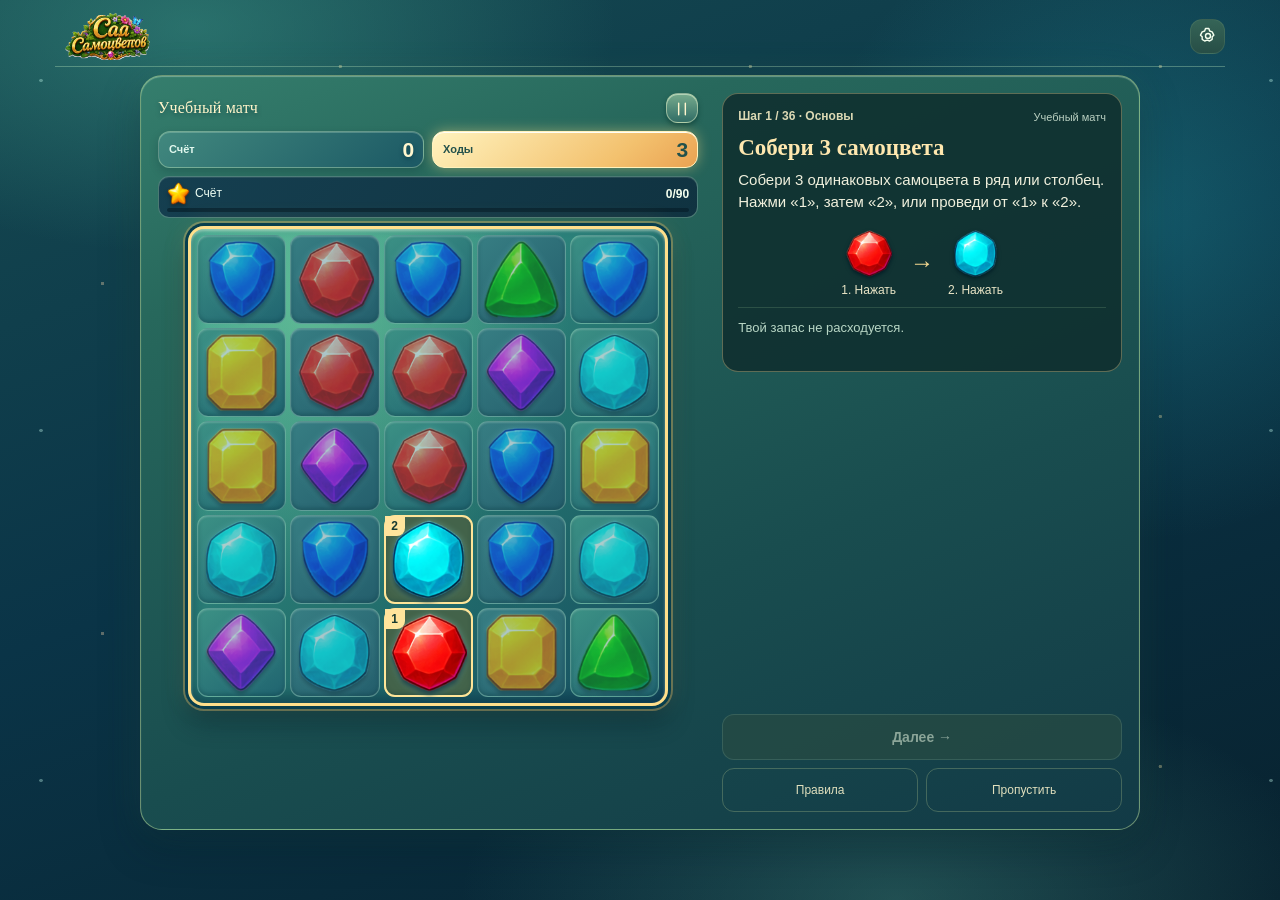
==== commit 93f4e3c5: "." ====
--- a/index.html
+++ b/index.html
@@ -3,10 +3,10 @@
 <html lang="ru">
 <head>
 <meta charset="utf-8"/>
-<meta content="width=device-width,initial-scale=1,viewport-fit=cover" name="viewport"/>
+<meta content="width=device-width, initial-scale=1, shrink-to-fit=no, user-scalable=no, viewport-fit=cover" name="viewport"/>
 <title>Сад самоцветов</title>
 
-<link href="assets/css/game.css" rel="stylesheet"/><link href="assets/css/recovery.css" rel="stylesheet"/><link href="assets/css/tutorial.css" rel="stylesheet"/>
+<link href="assets/css/game.css" rel="stylesheet"/><link href="assets/css/recovery.css" rel="stylesheet"/><link href="assets/css/tutorial.css" rel="stylesheet"/><link href="assets/css/polish.css" rel="stylesheet"/>
 <!-- Declarative resource URLs also work when a host rewrites local files. -->
 <link rel="resource" data-asset="match3/gems/gem_red.png" href="assets/match3/gems/gem_red.png"/>
 <link rel="resource" data-asset="match3/gems/gem_blue.png" href="assets/match3/gems/gem_blue.png"/>
@@ -16,6 +16,8 @@
 <link rel="resource" data-asset="match3/gems/gem_cyan.png" href="assets/match3/gems/gem_cyan.png"/>
 <link rel="resource" data-asset="match3/specials/rocket_horizontal.png" href="assets/match3/specials/rocket_horizontal.png"/>
 <link rel="resource" data-asset="match3/specials/rocket_vertical.png" href="assets/match3/specials/rocket_vertical.png"/>
+<link rel="resource" data-asset="match3/specials/firefly.png" href="assets/match3/specials/firefly.png"/>
+<link rel="resource" data-asset="match3/specials/firefly_glow.png" href="assets/match3/specials/firefly_glow.png"/>
 <link rel="resource" data-asset="match3/specials/bomb.png" href="assets/match3/specials/bomb.png"/>
 <link rel="resource" data-asset="match3/specials/rainbow.png" href="assets/match3/specials/rainbow.png"/>
 <link rel="resource" data-asset="match3/specials/rocket_horizontal_glow.png" href="assets/match3/specials/rocket_horizontal_glow.png"/>
@@ -102,7 +104,22 @@
 <link rel="resource" data-asset="ui/banners/level_complete_ru.png" href="assets/ui/banners/level_complete_ru.png"/>
 <link rel="resource" data-asset="ui/banners/victory_ru.png" href="assets/ui/banners/victory_ru.png"/>
 <link rel="resource" data-asset="estate/world-backdrop.webp" href="assets/estate/world-backdrop.webp"/>
-</head>
+<link rel="resource" data-asset="estate/r16/house_azure_stage_1.webp" href="assets/estate/r16/house_azure_stage_1.webp"/>
+<link rel="resource" data-asset="estate/r16/house_azure_stage_2.webp" href="assets/estate/r16/house_azure_stage_2.webp"/>
+<link rel="resource" data-asset="estate/r16/house_azure_stage_3.webp" href="assets/estate/r16/house_azure_stage_3.webp"/>
+<link rel="resource" data-asset="estate/r16/house_azure_stage_4.webp" href="assets/estate/r16/house_azure_stage_4.webp"/>
+<link rel="resource" data-asset="estate/r16/house_azure_stage_5.webp" href="assets/estate/r16/house_azure_stage_5.webp"/>
+<link rel="resource" data-asset="estate/r16/house_stone_stage_1.webp" href="assets/estate/r16/house_stone_stage_1.webp"/>
+<link rel="resource" data-asset="estate/r16/house_stone_stage_2.webp" href="assets/estate/r16/house_stone_stage_2.webp"/>
+<link rel="resource" data-asset="estate/r16/house_stone_stage_3.webp" href="assets/estate/r16/house_stone_stage_3.webp"/>
+<link rel="resource" data-asset="estate/r16/house_stone_stage_4.webp" href="assets/estate/r16/house_stone_stage_4.webp"/>
+<link rel="resource" data-asset="estate/r16/house_stone_stage_5.webp" href="assets/estate/r16/house_stone_stage_5.webp"/>
+<link rel="resource" data-asset="estate/r16/house_victorian_stage_1.webp" href="assets/estate/r16/house_victorian_stage_1.webp"/>
+<link rel="resource" data-asset="estate/r16/house_victorian_stage_2.webp" href="assets/estate/r16/house_victorian_stage_2.webp"/>
+<link rel="resource" data-asset="estate/r16/house_victorian_stage_3.webp" href="assets/estate/r16/house_victorian_stage_3.webp"/>
+<link rel="resource" data-asset="estate/r16/house_victorian_stage_4.webp" href="assets/estate/r16/house_victorian_stage_4.webp"/>
+<link rel="resource" data-asset="estate/r16/house_victorian_stage_5.webp" href="assets/estate/r16/house_victorian_stage_5.webp"/>
+<link href="assets/css/estate-r16.css" rel="stylesheet"/></head>
 <body data-build="15.0" class="garden-game" data-view="game">
 <div aria-live="polite" class="art-loader" id="artLoader">
 <div class="art-loader-card">
@@ -133,7 +150,7 @@
 <section class="layout">
 <div class="game-card">
 <section aria-labelledby="tutorialTitle" class="tutorial-panel" hidden="" id="tutorialPanel" tabindex="-1">
-<div class="tutorial-kicker"><b id="tutorialCount">Задание 1 / 12</b><span>Учебный матч</span></div>
+<div class="tutorial-kicker"><b id="tutorialCount">Шаг 1 / 36</b><span>Учебный матч</span></div>
 <h2 class="tutorial-title" id="tutorialTitle"></h2><p class="tutorial-copy" id="tutorialCopy"></p>
 <div class="tutorial-action" id="tutorialAction"></div><p aria-live="polite" class="tutorial-feedback" id="tutorialFeedback" role="status"></p>
 </section>
@@ -147,7 +164,7 @@
 <div aria-label="Цели уровня" class="goals-panel" id="goalsPanel"></div>
 
 <div class="board-wrap">
-<div aria-label="Игровое поле 8 на 8" class="board" id="board" role="grid"></div>
+<div aria-label="Игровое поле 8 на 8" class="board" id="board" role="grid"></div><div class="power-announcement" id="powerAnnouncement" aria-hidden="true"></div>
 
 <div class="overlay show" id="levelOverlay">
 <div class="result">
@@ -171,6 +188,10 @@
 <button class="booster-btn" data-booster="bomb" title="Бомба: очистить область 3×3" type="button"><span class="booster-count" data-booster-count="bomb">1</span><span class="booster-icon"><img alt="" src="assets/match3/boosters/bomb.png"/></span><span class="booster-name">Бомба</span></button>
 <button class="booster-btn" data-booster="shuffle" title="Перемешать поле без траты хода" type="button"><span class="booster-count" data-booster-count="shuffle">1</span><span class="booster-icon"><img alt="" src="assets/match3/boosters/shuffle.png"/></span><span class="booster-name">Миксер</span></button>
 <button class="booster-btn" data-booster="moves" title="Добавить 5 ходов" type="button"><span class="booster-count" data-booster-count="moves">1</span><span class="booster-icon"><img alt="" src="assets/match3/boosters/plus_5_moves.png"/></span><span class="booster-name">+5 ходов</span></button>
+</div>
+<div class="mobile-economy-actions" aria-label="Магазин и ежедневный подарок">
+<button id="mobileShopBtn" type="button" aria-label="Открыть магазин усилителей"><img src="assets/match3/ui/button_shop.png" alt=""/> Магазин</button>
+<button id="mobileDailyBtn" type="button" aria-label="Открыть ежедневные награды"><img src="assets/match3/ui/daily_gift.png" alt=""/> Подарок</button>
 </div>
 </div>
 <div class="tutorial-footer" hidden="" id="tutorialFooter"><button class="tutorial-next" id="tutorialNext" type="button">Выполни показанное действие</button><button class="tutorial-link" id="tutorialRules" type="button">Правила</button><button class="tutorial-link" id="tutorialSkip" type="button">Пропустить</button></div>
@@ -223,6 +244,7 @@
 <div class="estate-global" id="estateGlobalText">Открыто зон: 1 / 10 · Восстановлено: 0 / 10</div>
 </div>
 <div aria-label="Главы усадьбы" class="zone-map" id="zoneMap" role="tablist"></div>
+<div class="manor-stage-panel" aria-label="Этапы восстановления главного дома"><span id="estateManorBadge">Главный дом · этап 1 / 5 · Старое поместье</span><div id="estateManorSteps" class="manor-steps" aria-hidden="true"></div></div>
 <div class="estate-grid">
 <div class="estate-scene-card">
 <div class="estate-scene" data-zone-theme="entrance" id="estateScene"><div class="scene-badge" id="estateSceneBadge">Глава 1 · Парадный вход</div></div>
@@ -284,5 +306,5 @@
 </main>
 <div aria-live="polite" class="toast" id="toast" role="status"></div>
 
-<script defer="" src="assets/js/platform.js"></script><script defer="" src="assets/js/estate.js"></script><script defer="" src="assets/js/effects.js"></script><script defer="" src="assets/js/tutorial.js"></script><script defer="" src="assets/js/game.js"></script></body>
+<script defer="" src="assets/js/sync-core.js"></script><script defer="" src="assets/js/platform.js"></script><script defer="" src="assets/js/manor.js"></script><script defer="" src="assets/js/estate.js"></script><script defer="" src="assets/js/effects.js"></script><script defer="" src="assets/js/tutorial.js"></script><script defer="" src="assets/js/game.js"></script></body>
 </html>
--- a/assets/css/recovery.css
+++ b/assets/css/recovery.css
@@ -77,6 +77,25 @@
 .estate-renovation-glint{position:absolute;left:50%;top:62%;width:40%;aspect-ratio:1;background:radial-gradient(ellipse,#ffe8a43d,transparent 68%);z-index:960;pointer-events:none;opacity:0}
 .scene-badge{z-index:1000;background:#0c352dde;border:1px solid #f3e2af4d;backdrop-filter:blur(3px);font-size:10px;max-width:calc(100% - 24px)}
 .zone-lock{z-index:990;background:#092f36ba;backdrop-filter:blur(3px)}
+
+.estate-theme-wash{position:absolute;inset:0;z-index:1;pointer-events:none;mix-blend-mode:screen;opacity:.9}
+.scene-note{position:absolute;left:12px;bottom:12px;z-index:1100;display:flex;flex-direction:column;gap:2px;max-width:min(54%,280px);padding:8px 10px;background:#143c33d9;border:1px solid #f0ddaa55;border-radius:12px;backdrop-filter:blur(3px);box-shadow:0 6px 16px #00171f33;color:#f4ead0}
+.scene-note strong{font-size:11px;line-height:1.1;color:#fff4c1}
+.scene-note span{font-size:9px;line-height:1.25;color:#d8e3d0}
+.estate-scene[data-zone="5"] .scene-note,.estate-scene[data-zone="9"] .scene-note{max-width:min(60%,320px)}
+.estate-scene[data-zone="8"] .scene-note{background:#23354ed6;border-color:#efc97a77}
+.object-gate .object-art{aspect-ratio:1.55}
+.object-pond .object-art{aspect-ratio:1.9}
+.object-rocks .object-art{aspect-ratio:1.55}
+.object-sign .object-art{aspect-ratio:1}
+.object-balustrade .object-art{aspect-ratio:1.7}
+.estate-object:is(.object-gate,.object-pond,.object-rocks,.object-sign,.object-balustrade) img{height:100%;object-fit:contain;object-position:center bottom}
+.estate-scene[data-zone="4"] .estate-light{background:linear-gradient(120deg,#fff6d411,transparent 38%,#1e41371a)}
+.estate-scene[data-zone="5"] .estate-light{background:linear-gradient(120deg,#e2f7ff17,transparent 43%,#17373a18)}
+.estate-scene[data-zone="7"] .estate-light{background:linear-gradient(120deg,#d8fcff14,transparent 34%,#163a3918)}
+.estate-scene[data-zone="10"] .estate-light{background:linear-gradient(125deg,#fff4ca18,transparent 35%,transparent 74%,#1b43371e)}
+@media(max-width:700px){.scene-note{left:8px;bottom:8px;max-width:min(58%,190px);padding:6px 7px;border-radius:10px}.scene-note strong{font-size:9px}.scene-note span{font-size:8px;line-height:1.2}}
+
 .estate-task-card{padding:14px;border-color:#a4b68a44}.estate-task-card h3{font-size:21px}.estate-tasks{max-height:370px;gap:7px}
 .estate-task{min-height:59px;padding:8px}.estate-task.available{background:linear-gradient(125deg,#426a46,#245146);border-color:#e5ce8390}
 .task-copy b{font-size:11px}.task-copy small{font-size:9px}.task-action{min-height:42px;min-width:48px}
--- a/assets/css/polish.css
+++ b/assets/css/polish.css
@@ -0,0 +1,174 @@
+/* GEM GARDEN — Lumina pass. Standalone layer: base styles remain intact.
+   Bright board first; hierarchy, hit affordances, reduced-motion support. */
+:root {
+  --gold: #ffe59e;
+  --muted: #d7eadf;
+  --ink: #fff8e7;
+}
+body {
+  background:
+    radial-gradient(ellipse 46% 35% at 15% 3%, #419f8b7a 0%, transparent 72%),
+    radial-gradient(ellipse 32% 45% at 89% 24%, #2db6c047 0%, transparent 80%),
+    radial-gradient(ellipse 40% 30% at 70% 100%, #458d7f66 0%, transparent 85%),
+    linear-gradient(160deg,#164a51 0%,#0a3447 48%,#08222f 100%);
+  color: #f5ffee;
+}
+body::before {
+  content:""; position:fixed; inset:0; pointer-events:none; opacity:.35;
+  background-image:radial-gradient(2px 2px at 10% 23%, #c9fff1 75%, transparent),
+    radial-gradient(2px 2px at 83% 19%, #ffe8a5 70%, transparent),
+    radial-gradient(3px 3px at 76% 78%, #89eee0 70%, transparent),
+    radial-gradient(2px 2px at 25% 81%, #ffd9af 70%, transparent);
+  background-size:410px 350px; z-index:-1;
+}
+.topbar {border-bottom-color:#c4f1c354;}
+.view-tab {border-radius:13px;color:#d8eee7;text-shadow:0 1px 2px #041b2030;}
+.view-tab.active {background:linear-gradient(155deg,#75bd83,#286d64);border:1px solid #b4ebbeaa;color:#fff6c7;box-shadow:0 5px 14px #041d263f,inset 0 1px 1px #f5ffe78a;}
+.game-card,.side-card,.campaign-card,.estate-shell {
+  background:linear-gradient(158deg,#357e6d 0%,#27685c 21%,#194d4f 63%,#123a46 100%);
+  border:1px solid #caeda17a;
+  box-shadow:inset 0 1px 1px #f4ffe656,0 16px 38px #001b285a,0 0 40px #8ced9e16;
+}
+.game-card {isolation:isolate;}
+.level-heading strong {color:#fff5c9;text-shadow:0 2px 5px #002d3a7a;letter-spacing:.15px;}
+.level-heading button {background:linear-gradient(#77ab8d,#306d66);border:1px solid #e8f4c780;color:#fff5cd;box-shadow:inset 0 1px #f7ffe577,0 3px 5px #00302b88;}
+.hud {gap:8px;}
+.stat {border:1px solid #d6f5c45d;background:linear-gradient(155deg,#235764,#17404e);box-shadow:inset 0 1px #e5ffe53a,0 4px 10px #00222b36;}
+.stat:nth-child(1) {background:linear-gradient(140deg,#3a8090,#1a5469);}
+.stat:nth-child(2) {background:linear-gradient(140deg,#41887e,#1b5864);}
+.stat:nth-child(4) {background:linear-gradient(140deg,#517784,#24536a);}
+.stat small {color:#e1f8ee;font-size:11px;line-height:1.2;font-weight:600;}
+.stat strong {color:#fff6ce;text-shadow:0 2px 4px #002d3d8a;}
+.stat.moves {border-color:#fff2bc;background:linear-gradient(140deg,#fff3be,#f3c16e 70%,#eaa252);box-shadow:0 0 13px #ffdd8170,inset 0 1px #fffef6;}
+.stat.moves small,.stat.moves strong {color:#22514b;text-shadow:none;}
+.stat.low-moves {background:linear-gradient(145deg,#fff4bd,#ffad7d);}
+.goal-chip {background:linear-gradient(135deg,#153f50,#103341);border:1px solid #a4e1bc66;box-shadow:inset 0 1px #e3ffde1a;}
+.goal-chip.done {background:linear-gradient(140deg,#407b4c,#315d55);border-color:#b7ec9a;}
+.goal-label-wrap {color:#effff4;font-size:12px;line-height:1.2;}
+.goal-art-icon {filter:drop-shadow(0 2px 2px #0005);}
+.goal-bar {height:4px;background:#051c2799;}
+.board {
+  background:
+    radial-gradient(ellipse at 25% 16%,#8ce5a57d,transparent 52%),
+    linear-gradient(140deg,#3b9f92,#24726e 57%,#154e60);
+  border:3px solid #ffdf8b;
+  box-shadow:0 0 0 3px #073e4d,0 0 0 5px #eebf665c,
+    inset 0 2px 3px #f3ffe777,inset 0 -6px 14px #031e377a,
+    0 16px 24px #001e2c70,0 0 25px #ffdd7c2f;
+}
+.cell {
+  background:linear-gradient(140deg,#357e7a,#1b5965);
+  border:1px solid #c1f0d14c;
+  box-shadow:inset 0 1px 2px #e3fff33d,inset 0 -2px 4px #05323c5a;
+}
+.cell:nth-child(odd) {background:linear-gradient(140deg,#377e83,#245e6c);}
+.cell:nth-child(even) {background:linear-gradient(145deg,#3c9185,#206470);}
+.cell.selected,.cell.selected[data-tap-power="true"] {background:linear-gradient(155deg,#78b989,#3a8c80);box-shadow:inset 0 0 0 2px #fff6c8,0 0 15px #ffe89aae;}
+.cell.matching {background:radial-gradient(ellipse,#ffeca983,#39968155);}
+.cell.fx-charging {background:radial-gradient(ellipse,#ffe5a09a,#47a58c55);}
+.cell.hole {background:#092c36;box-shadow:inset 0 5px 10px #001e2a;}
+.gem {inset:2.5%;filter:drop-shadow(0 4px 2px #082936ad) drop-shadow(0 0 3px #a7ffff52);}
+.gem.special {inset:0%;filter:drop-shadow(0 2px 3px #001e32af) drop-shadow(0 0 6px #ffe69ba8);}
+.gem.special:after {opacity:.20;animation:specialShine 3.2s ease-in-out infinite;}
+.gem.special.firefly {filter:drop-shadow(0 2px 3px #0c344c) drop-shadow(0 0 8px #fff3a3);}
+.gem.special.firefly:after {opacity:.14;animation:fireflyPulse 1.65s ease-in-out infinite;}
+@keyframes fireflyPulse {0%,100%{opacity:.12;transform:scale(.96)}50%{opacity:.49;transform:scale(1.09)}}
+.booster-head {color:#f4f7d5;font-size:12px;font-weight:700;}
+.booster-status {color:#dbf4e9;font-size:11px;}
+.booster-grid {gap:8px;}
+.booster-btn {
+  background:linear-gradient(155deg,#67ab8b,#347c77 62%,#236468);
+  border:1px solid #cceeb18f;
+  box-shadow:inset 0 1px #ecffe887,0 4px 8px #052b388a;
+  transition:filter .14s,box-shadow .14s,transform .14s;
+}
+.booster-btn:not(:disabled):active {transform:translateY(2px);}
+.booster-btn:not(:disabled):hover {filter:brightness(1.14);box-shadow:inset 0 1px #ecffe887,0 0 15px #a3fad48c;}
+.booster-btn.active {background:linear-gradient(#b9d9a3,#4eae91);border-color:#fff1b1;box-shadow:0 0 18px #ffe7a59c;}
+.booster-name {color:#fffde4;font-size:11px;font-weight:650;text-shadow:0 1px 2px #153b3baa;}
+.booster-count {background:#143a45;border:1px solid #ffe4a6;color:#fff6cd;font-size:11px;font-weight:700;box-shadow:0 1px 4px #001c2799;}
+.booster-icon img {filter:drop-shadow(0 2px 2px #14333d66);}
+.booster-head .combo {max-width:65%;overflow:hidden;text-overflow:ellipsis;white-space:nowrap;}
+/* Big special-name banner anchored to the board, independent of booster caption. */
+.power-announcement {
+  position:absolute;left:7%;right:7%;top:8%;z-index:29;pointer-events:none;
+  color:#fffad8;text-align:center;font-weight:900;font-size:clamp(15px,2.15vw,26px);
+  line-height:1.08;letter-spacing:.7px;text-transform:uppercase;
+  padding:10px 9px;border-radius:18px;
+  background:linear-gradient(100deg,#185f72e8,#225e8dea 35%,#317d74e9 68%,#1b576bea);
+  border:2px solid #ffe4a8dd;
+  box-shadow:0 0 0 2px #145b7180,0 0 24px #ffe59a83,0 7px 20px #021e397a;
+  text-shadow:0 2px 4px #1b3868,0 0 11px #ffd685;
+  opacity:0;transform:translateY(12px) scale(.83);visibility:hidden;
+}
+.power-announcement.show {visibility:visible;animation:powerAnnounce 1.85s cubic-bezier(.18,.75,.3,1) both;}
+@keyframes powerAnnounce {
+  0% {opacity:0;transform:translateY(16px) scale(.72);filter:brightness(1.5)}
+  13% {opacity:1;transform:translateY(0) scale(1.06);filter:brightness(1.25)}
+  25%,66% {opacity:1;transform:translateY(0) scale(1);filter:brightness(1)}
+  100% {opacity:0;transform:translateY(-16px) scale(.97);visibility:hidden}
+}
+.primary,.secondary {font-size:13px;}
+.primary {background:linear-gradient(#fff4c3,#f4d383 58%,#ecb765);border:1px solid #f8e5a4;box-shadow:inset 0 1px #fffefa,0 4px 10px #08262988;}
+.result p,.result-goal {font-size:12px;}
+.side p {font-size:12px;line-height:1.5;}
+.side-card {background:linear-gradient(155deg,#317568,#194d5d);}
+/* Compact screens: legibility first, maintain board size using existing fitBoard(). */
+@media (max-width:700px) {
+  .game-card {background:linear-gradient(160deg,#347b70 0%,#1f6663 55%,#194651 100%);}
+  .hud {gap:5px;}
+  .stat {padding:6px 6px;}
+  .stat small {font-size:10px;}
+  .stat strong {font-size:22px;}
+  .goal-chip {padding:5px 6px;}
+  .goal-label-wrap {font-size:11px;}
+  .booster-head {font-size:11px;}
+  .booster-status {font-size:10px;}
+  .booster-grid {gap:5px;}
+  .booster-btn {padding:5px 1px;min-height:56px;}
+  .booster-name {font-size:10px;}
+  .booster-count {font-size:10px;}
+  .booster-icon {width:35px;height:29px;}
+  .power-announcement {top:8%;left:5%;right:5%;font-size:clamp(14px,4vw,20px);padding:8px 6px;border-radius:12px;}
+  .result h2 {font-size:23px;}
+  .result p,.result-goal {font-size:11px;}
+  .result-actions button {font-size:12px;min-height:40px;}
+}
+@media (max-width:350px) {
+  .stat small {font-size:10px;}
+  .stat strong {font-size:19px;}
+  .goal-label-wrap {font-size:10px;}
+  .booster-name {font-size:10px;}
+  .booster-btn {min-height:49px;}
+  .power-announcement {font-size:13px;}
+}
+@media (orientation:landscape) and (max-height:520px) {
+  .stat small {font-size:10px;}
+  .stat strong {font-size:20px;}
+  .booster-head {font-size:11px;}
+  .booster-name {font-size:10px;}
+  .booster-btn {min-height:49px;}
+  .power-announcement {top:5%;font-size:clamp(13px,2vw,18px);}
+}
+
+/* On mid-size portrait phones the three-digit level number must stay inside its HUD tile.
+   Keep the full accessible label in HTML; shorten only the painted caption. */
+@media (min-width:351px) and (max-width:430px) and (orientation:portrait) {
+  .hud .stat:first-child small {font-size:0;white-space:nowrap}
+  .hud .stat:first-child small::after {content:"Ур.";font-size:10px}
+}
+@media (prefers-reduced-motion:reduce) {
+  .power-announcement.show {animation:none;opacity:1;transform:none;visibility:visible;}
+  .gem.special.firefly:after {animation:none;opacity:.18;}
+  .booster-btn {transition:none;}
+}
+/* 320–350px portrait: prioritise full numeric labels and uncut objectives. */
+@media (max-width:350px) and (orientation:portrait) {
+  .hud .stat {flex-direction:column;justify-content:center;align-items:center;gap:1px;min-height:43px;padding:4px 2px;}
+  .hud .stat small {font-size:9px;line-height:1.05;text-align:center;white-space:normal;}
+  .hud .stat strong {font-size:19px;line-height:1.05;letter-spacing:-.4px;white-space:nowrap;}
+  .goals-panel .goal-chip {padding:4px 3px;}
+  .goals-panel .goal-label-wrap {font-size:10px;gap:0;}
+  .goals-panel .goal-art-icon {display:none;}
+  .goals-panel .goal-value {font-size:10px;}
+}
--- a/assets/css/estate-r16.css
+++ b/assets/css/estate-r16.css
@@ -0,0 +1,177 @@
+/* Lumina R16 — a single manor, portrait-first estate interface. */
+.manor-stage-panel {
+ display:flex;align-items:center;justify-content:space-between;gap:12px;
+ margin:10px 0 6px;padding:10px 13px;border:1px solid #f7da9570;border-radius:14px;
+ background:linear-gradient(105deg,#315950,#214c48 56%,#223d3c);box-shadow:inset 0 1px 1px #fff2ba2c,0 6px 17px #062b2b24;
+ color:#ffecba;font-size:12px;line-height:1.4;
+}
+#estateManorBadge{min-width:0;font-weight:700;text-wrap:pretty}
+.manor-steps{display:flex;flex-shrink:0;align-items:center;gap:4px}
+.manor-step{display:block;width:18px;height:8px;border-radius:999px;background:#18352f;border:1px solid #c3b47e77;transition:background .35s ease}
+.manor-step.achieved{background:linear-gradient(90deg,#b58d49,#ffe5a0);border-color:#ffe8aa}
+.manor-step.current{box-shadow:0 0 0 2px #f5d08552}
+.estate-scene-card{min-width:0}
+.estate-scene{background:#afc5ad;border-color:#e7d59c;box-shadow:0 12px 28px #021f2654,inset 0 0 0 2px #f6ebb56b}
+.estate-world{transition:transform .5s cubic-bezier(.2,.67,.18,1);transform-origin:50% 38%;will-change:transform}
+.estate-scene[data-zoom="true"] .estate-world{transform:scale(1.38)}
+.manor-object .object-art{aspect-ratio:840 / 680}
+.manor-object .object-art img{display:block;width:100%;height:100%;object-fit:contain;object-position:bottom center;filter:drop-shadow(0 4px 3px #071a1529)}
+.estate-object.manor-object.neglected .object-art{filter:none;opacity:1}
+.estate-object.manor-object.distant-object{opacity:.88;filter:none}
+.estate-object.manor-object:focus-visible .object-art,
+.estate-object.manor-object.object-inspected .object-art{filter:brightness(1.12) drop-shadow(0 0 6px #ffe2a588)}
+.estate-zoom-toggle{position:absolute;right:9px;bottom:9px;z-index:1120;min-height:42px;padding:8px 10px;border-radius:12px;background:#103e35ec;border:1px solid #ffe1a999;color:#fff2c8;font-size:11px;box-shadow:0 3px 10px #06272188;backdrop-filter:blur(3px)}
+.estate-zoom-toggle[aria-pressed="true"]{background:#6b633cfa;color:#fff9df}
+.r16-courtyard-engraving,.r16-old-garden{pointer-events:none}
+.r16-drifting-petal{animation:r16Petal 5s ease-in-out infinite}
+@keyframes r16Petal{0%,100%{transform:translate(0,0);opacity:.6}50%{transform:translate(4px,7px);opacity:.95}}
+.estate-tasks-toggle{display:none}
+.estate-task-card{border-color:#c0af7770;background:linear-gradient(153deg,#17493e,#103936 65%,#0e3532);box-shadow:inset 0 1px #e9d5a71d}
+.estate-task.available{background:linear-gradient(110deg,#607a4d,#315e4a);box-shadow:inset 0 1px #fff3b02c,0 5px 16px #00192133}
+.estate-task.available .task-copy b{color:#fff3c5}
+.estate-task.done .task-copy b{color:#c2eab8}
+.estate-tasks{scrollbar-color:#afbc85 #1a483f}
+.design-options.manor-style-options .design-option{
+ border:1px solid #c5b88970;background:linear-gradient(145deg,#21544c,#153936);border-radius:15px;padding:8px;
+}
+.design-options.manor-style-options .design-option.selected{background:linear-gradient(145deg,#3f6850,#2d5847);border-color:#ffe3a2;box-shadow:0 0 0 1px #ffe3a255,0 8px 19px #051f2b35}
+.design-options.manor-style-options .design-preview{aspect-ratio:1 / .82;margin:0 0 9px;border:1px solid #c8deb092;border-radius:11px;background:linear-gradient(#cceddc,#a2c6aa 65%,#7d9e64);position:relative;overflow:hidden}
+.r16-house-preview{position:absolute;inset:0;display:flex;justify-content:center;align-items:end}
+.r16-house-preview:before{content:"";position:absolute;left:0;right:0;bottom:0;height:20%;background:linear-gradient(transparent,#4c8c5a55)}
+.r16-house-preview-img{position:relative;display:block;width:100%;height:95%;object-fit:contain;object-position:center bottom;filter:drop-shadow(0 4px 4px #0a2a2777)}
+.r16-house-preview-caption{position:absolute;bottom:6px;left:6px;padding:3px 7px;border:1px solid #ffe6ba7a;border-radius:10px;background:#10372bdf;color:#ffedc6;font-weight:700;font-size:10px;letter-spacing:.02em}
+.manor-style-options .design-option b{font-size:12px;color:#fff0c7;line-height:1.35}
+.manor-style-options .design-option small{font-size:9px;line-height:1.35;color:#d5e3c5}
+.manor-style-modal .design-dialog{max-width:880px;background:linear-gradient(144deg,#285b4f,#153c37);border:1px solid #dfc8898a;box-shadow:0 24px 85px #031c267a}
+@media (min-width:901px) {
+ .estate-grid{grid-template-columns:minmax(0,2.05fr) minmax(270px,1fr)}
+ .manor-stage-panel{font-size:13px;padding:12px 16px}
+ .manor-step{width:29px;height:9px}
+}
+@media(max-width:700px) {
+ .estate-shell{padding:10px}
+ .estate-head h2{font-size:24px;line-height:1.14}
+ .estate-head p{font-size:10px;line-height:1.38;margin-top:6px}
+ .estate-progress{margin-top:7px}
+ .estate-progress-bar{margin-top:5px}
+ .estate-world-head{margin-top:6px}
+ .zone-map{padding-bottom:7px;gap:6px}
+ .zone-card{min-height:66px;flex-basis:129px}
+ .manor-stage-panel{margin:6px 0 8px;align-items:start;flex-direction:column;gap:5px;padding:8px 10px;font-size:11px}
+ .manor-steps{width:100%;gap:4px}
+ .manor-step{height:6px;flex:1}
+ .estate-scene{aspect-ratio:1000 / 680}
+ .estate-zoom-toggle{min-height:41px;min-width:100px;font-size:10px;right:6px;bottom:6px;padding:6px 8px}
+ .estate-caption{padding:8px 3px}
+ .estate-task-card{padding:11px;border-radius:17px;margin-top:8px}
+ .estate-task-card h3{font-size:19px}
+ .estate-task-card p{font-size:10px;line-height:1.35}
+ .estate-tasks{overflow:visible;max-height:none;gap:7px;margin:9px 0}
+ .estate-task:not(.available):not(.final-visible){display:none}
+ .estate-tasks.expanded .estate-task{display:grid}
+ .estate-tasks-toggle{display:block;order:99;min-height:42px;margin-top:3px;border-radius:12px;border:1px solid #c7bb8482;background:#224c43;color:#f4eacb;font-size:12px;font-weight:700}
+ .estate-task{min-height:60px}
+ .task-copy b{font-size:12px}
+ .task-copy small{font-size:10px}
+ .manor-style-options.design-options{grid-template-columns:none;display:grid;grid-auto-flow:column;grid-auto-columns:minmax(208px,76%);overflow-x:auto;overscroll-behavior-x:contain;scroll-snap-type:x mandatory;scrollbar-width:thin;gap:11px;padding:5px 3px 12px}
+ .manor-style-options .design-option{scroll-snap-align:center;min-width:0;min-height:0}
+ .manor-style-options .design-option .design-preview{aspect-ratio:1.25!important}
+ .manor-style-options .design-option b{font-size:13px}
+ .manor-style-options .design-option small{font-size:10px}
+ .design-dialog{max-width:100%}
+}
+/* Mobile estate puts the spectacle before the long chapter navigation. */
+@media(max-width:700px){
+ .estate-shell{display:flex;flex-direction:column}
+ .estate-head{order:1;display:block}
+ .estate-head h2{margin:7px 0 0}
+ .estate-head p{display:none}
+ .estate-progress{margin-top:7px}
+ .estate-progress small{font-size:9px;margin-bottom:2px}
+ .estate-progress strong{font-size:15px;line-height:1.25}
+ .manor-stage-panel{order:2}
+ .estate-grid{order:3}
+ .estate-world-head{order:4;margin-top:16px}
+ .zone-map{order:5}
+}
+@media(max-width:350px){
+ .manor-stage-panel{font-size:10px}
+ .manor-style-options.design-options{grid-auto-columns:83%}
+ .estate-zoom-toggle{min-width:86px}
+ .scene-badge{max-width:calc(100% - 93px)}
+}
+@media(prefers-reduced-motion:reduce){.estate-world,.manor-step{transition:none!important}.r16-drifting-petal{animation:none!important}}
+body.system-paused .r16-drifting-petal{animation-play-state:paused}
+
+/* Zoom into the old garden's distant manor instead of cropping it out. */
+.estate-scene:is([data-zone="2"],[data-zone="7"],[data-zone="8"],[data-zone="9"])[data-zoom="true"] .estate-world{transform-origin:76% 36%;transform:scale(1.75)}
+
+
+/* R18 final composition: the player sees the entire property, never a text card over the garden. */
+.estate-caption{display:grid;grid-template-columns:minmax(0,1fr) auto;column-gap:12px;row-gap:6px;align-items:center;padding:11px 3px 7px;line-height:1.3}
+.estate-caption #estateCaption{font-size:12px;font-weight:700;color:#ebead0;min-width:0}
+.estate-caption #estateHint{font-size:12px;color:#ffdf9b;text-align:right}
+.estate-caption .scene-note{position:static;inset:auto;display:flex;flex-direction:column;gap:2px;grid-column:1;grid-row:2;width:auto;max-width:none;margin:0;padding:0;border:0;box-shadow:none;backdrop-filter:none;background:none;color:#dce8d6}
+.estate-caption .scene-note strong{color:#f7d995;font-size:11px;line-height:1.2}
+.estate-caption .scene-note span{color:#d4e0d3;font-size:11px;line-height:1.3}
+.estate-caption .estate-zoom-toggle{position:static;inset:auto;grid-column:2;grid-row:2;min-width:114px;min-height:44px;font-size:11px;margin:0;padding:9px 10px}
+/* Second gate treatment is still a complete gate, never a fence post. */
+.object-gate[data-style="2"] .object-art img{filter:sepia(.58) saturate(1.28) hue-rotate(348deg) brightness(1.12) contrast(1.08)}
+.estate-scene[data-zone="2"] .estate-backdrop{filter:saturate(1.1) brightness(1.035)}
+.estate-scene[data-zone="3"] .estate-backdrop{filter:saturate(1.06) contrast(1.015)}
+.estate-scene[data-zone="4"] .estate-backdrop{filter:saturate(.96) sepia(.06) brightness(1.01)}
+.estate-scene[data-zone="5"] .estate-backdrop{filter:saturate(1.04) hue-rotate(2deg) brightness(1.03)}
+.estate-scene[data-zone="6"] .estate-backdrop{filter:saturate(1.08) sepia(.04) brightness(1.04)}
+.estate-scene[data-zone="7"] .estate-backdrop{filter:saturate(1.15) hue-rotate(3deg) brightness(1.02)}
+.estate-scene[data-zone="8"] .estate-backdrop{filter:saturate(.92) sepia(.1) brightness(.88)}
+.estate-scene[data-zone="9"] .estate-backdrop{filter:saturate(1.16) contrast(1.025)}
+.estate-scene[data-zone="10"] .estate-backdrop{filter:saturate(1.09) brightness(1.045)}
+@media(max-width:700px){
+ .estate-caption{padding:9px 3px 5px;column-gap:8px;row-gap:7px}
+ .estate-caption #estateCaption,.estate-caption #estateHint{font-size:11px}
+ .estate-caption .scene-note strong{font-size:11px}
+ .estate-caption .scene-note span{font-size:10px}
+ .estate-caption .estate-zoom-toggle{min-width:112px;min-height:43px;font-size:10px;padding:6px 8px}
+ /* Prioritize the art before the long stage display, especially in short VK iframes. */
+ .estate-head{order:1}.estate-grid{order:2}.manor-stage-panel{order:3;margin:7px 0 5px}
+ .estate-world-head{order:4}.zone-map{order:5}
+ .estate-head h2{font-size:23px;line-height:1.15;margin:4px 0 0}
+ .estate-progress{margin-top:5px}.estate-progress-bar{margin-top:4px}
+ .estate-progress strong{font-size:15px;line-height:1.1}
+}
+@media(max-width:350px){
+ .estate-caption{column-gap:6px}
+ .estate-caption .estate-zoom-toggle{min-width:102px}
+ .estate-caption #estateHint{font-size:10px}
+}
+@media(prefers-reduced-motion:reduce){.estate-caption .scene-note,.estate-caption .estate-zoom-toggle{transition:none!important}}
+
+/* R18 tighter caption: the zone title is already in the heading and on the scene. */
+.estate-caption #estateCaption{display:none}
+.estate-caption #estateHint{grid-column:1/-1;grid-row:1;text-align:left}
+.estate-caption .scene-note strong{display:none}
+
+/* R18 mobile utility access: purchasing boosts and daily gifts must not be buried in Settings. */
+.mobile-economy-actions{display:none}
+@media(max-width:700px){
+ .mobile-economy-actions{display:grid;grid-template-columns:repeat(2,minmax(0,1fr));gap:8px;margin-top:7px}
+ .mobile-economy-actions button{min-width:0;display:flex;align-items:center;justify-content:center;gap:8px;min-height:43px;border:1px solid #d8c38f80;background:linear-gradient(125deg,#386c5b,#255344);color:#ffefce;font-size:12px;font-weight:700;border-radius:12px}
+ .mobile-economy-actions button img{height:22px;width:22px;object-fit:contain}
+ .mobile-economy-actions button.ready{border-color:#ffe6a7;background:linear-gradient(120deg,#6d7340,#466e4a);box-shadow:0 0 0 1px #ffe6a72b}
+ .mobile-economy-actions button:disabled{opacity:.48}
+}
+
+/* R18.3 touch accessibility: the settings hit target is at least 44x44 CSS px
+   even on the narrowest portrait WebView. The bright board art is unchanged. */
+@media(max-width:700px){
+ .topbar .top-actions #settingsBtn{width:44px;min-width:44px;height:44px;min-height:44px;padding:10px;flex:0 0 44px;touch-action:manipulation}
+ .topbar .top-actions{gap:3px}
+ .topbar .token-pill,.topbar .coin-pill{padding:4px 5px}
+ .topbar .brand-logo{max-width:91px}
+}
+@media(max-width:350px){
+ .topbar{grid-template-columns:86px minmax(0,1fr)}
+ .topbar .brand-logo{width:86px;max-width:86px}
+ .topbar .top-actions{gap:2px}
+ .topbar .token-pill,.topbar .coin-pill{padding:4px 3px;min-width:0}
+}
